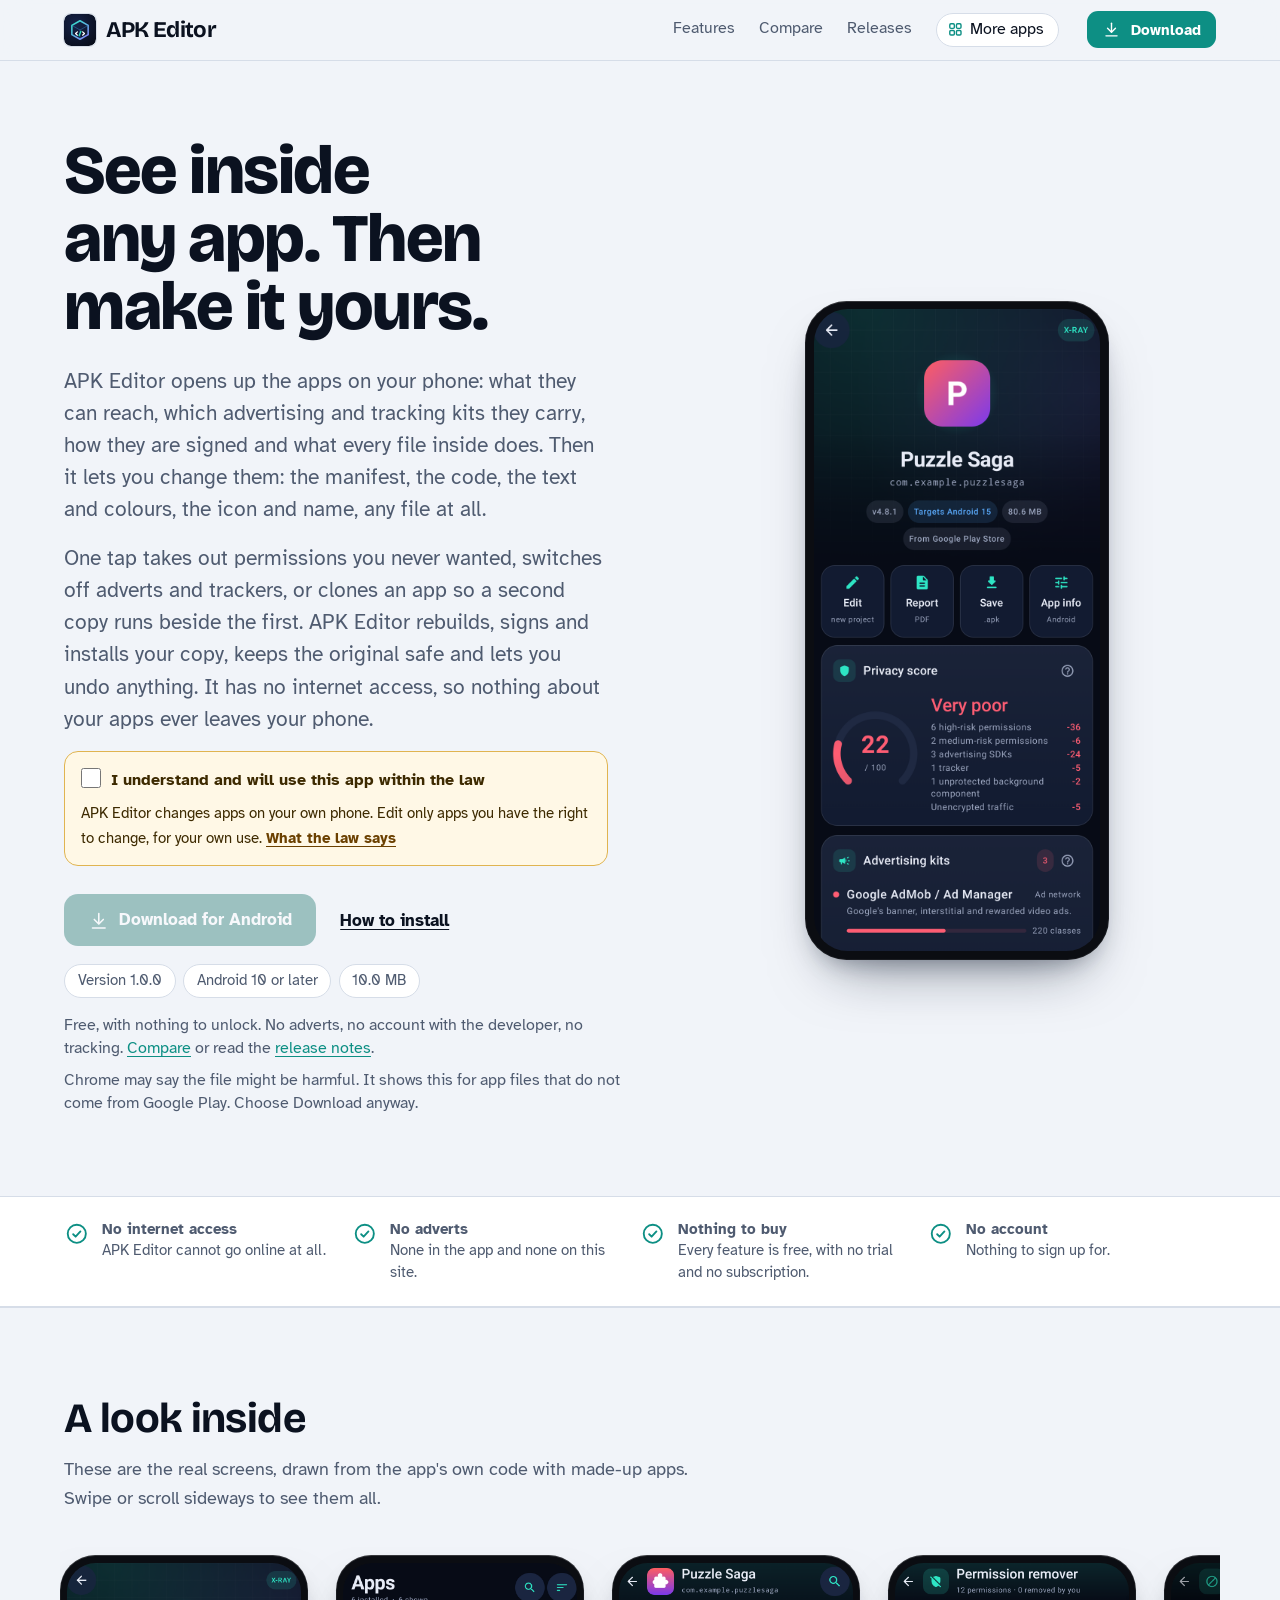
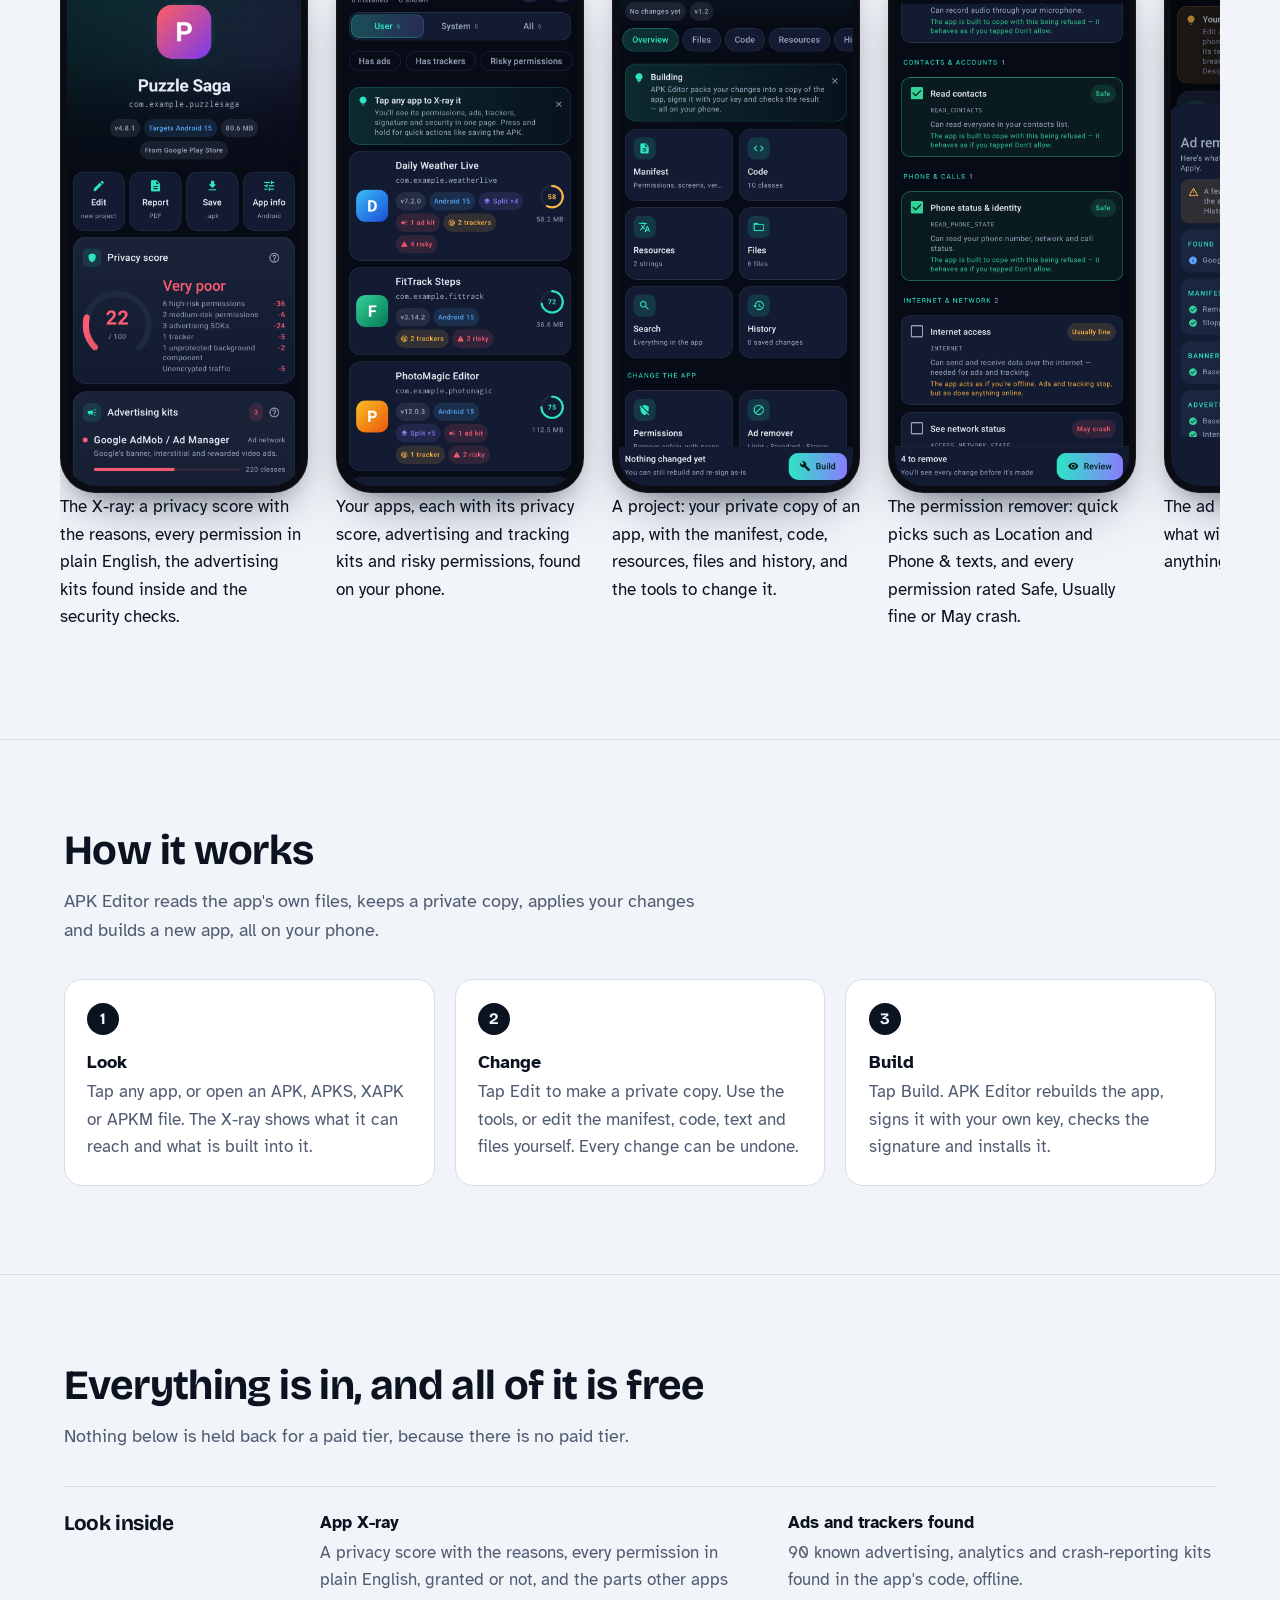
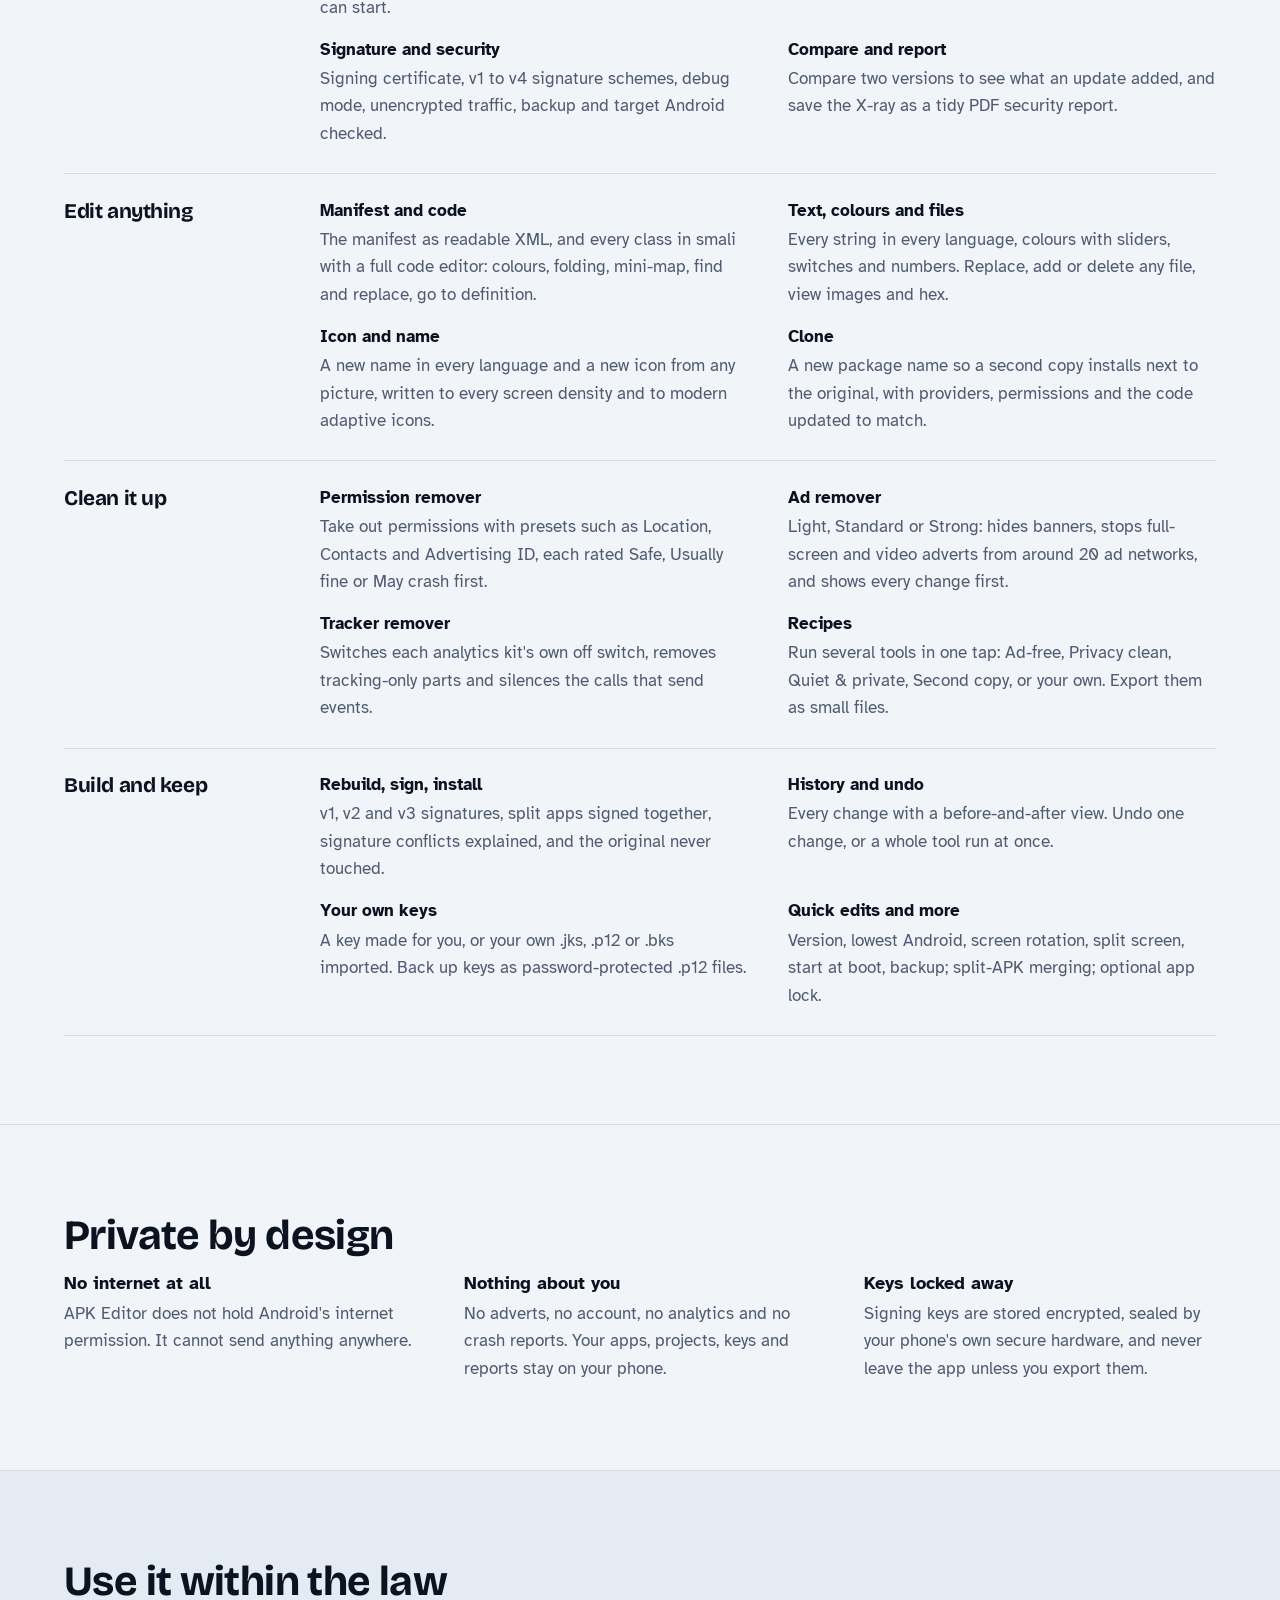
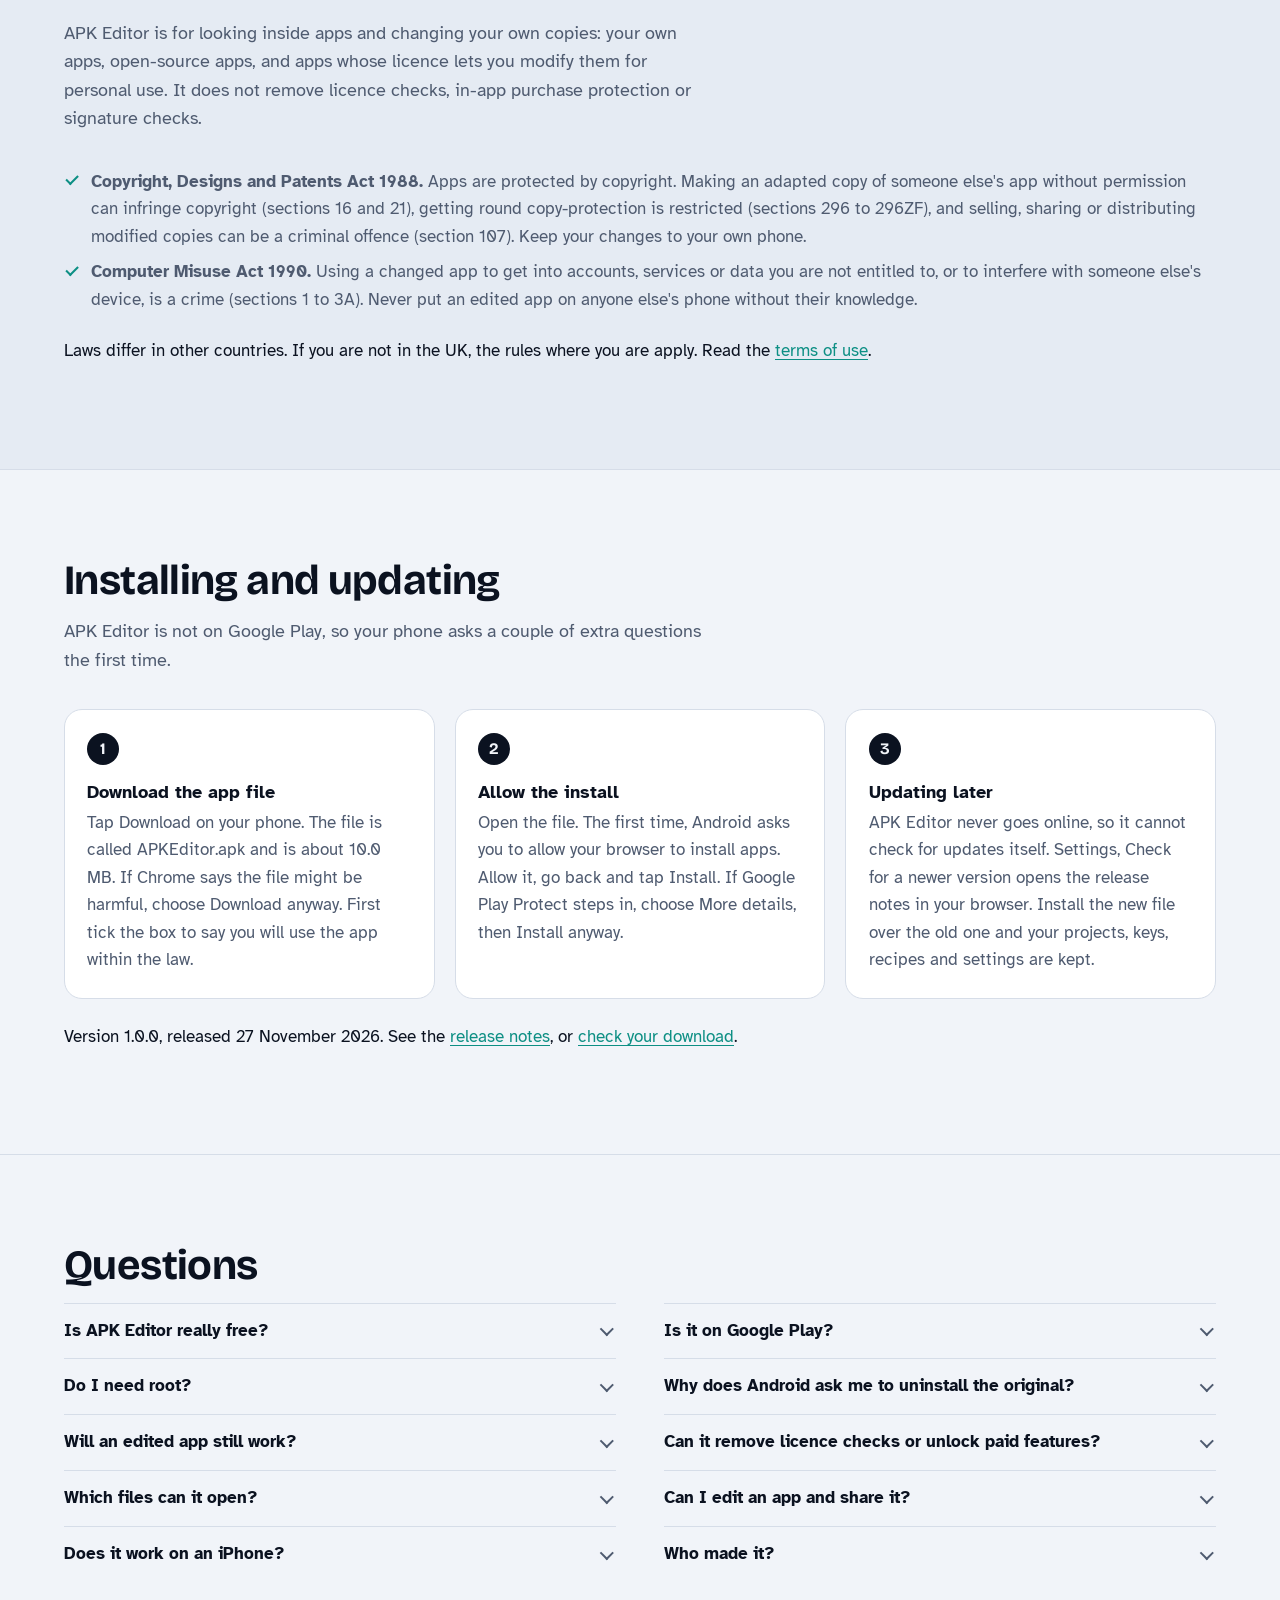
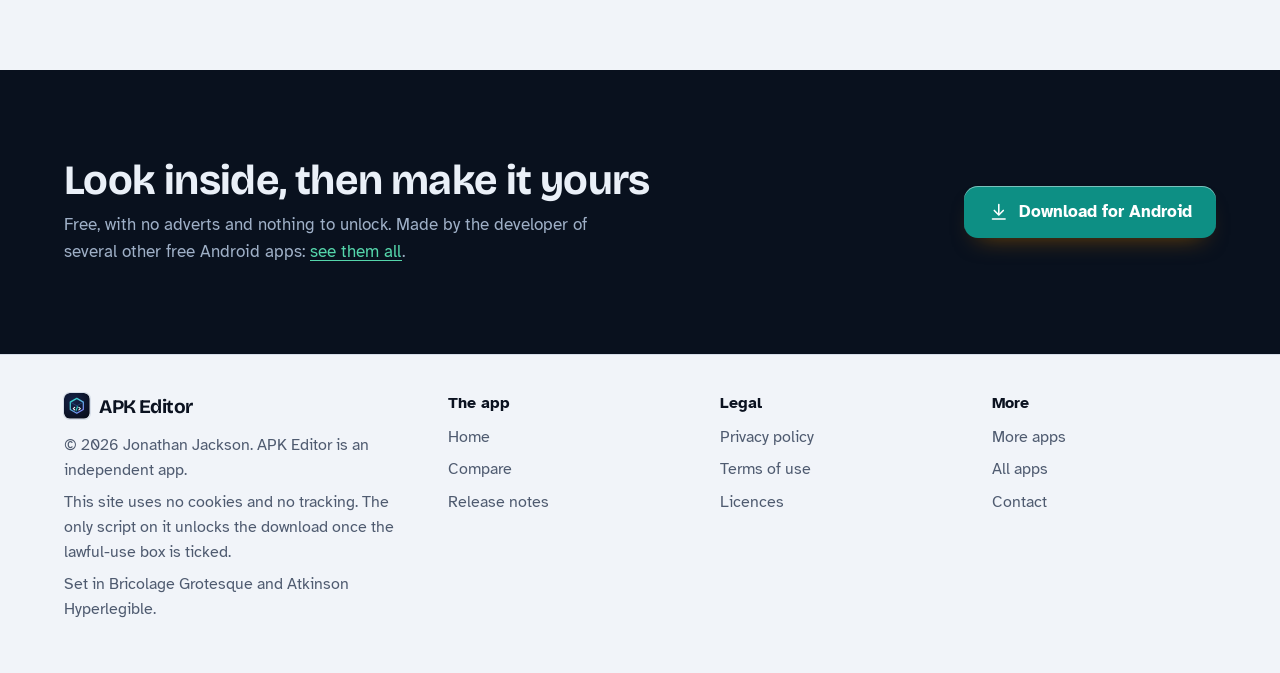
==== index.html @ e2b04e46 "APK Editor website" ====
<!DOCTYPE html>
<html lang="en-GB">
<head>
<meta charset="utf-8">
<meta name="viewport" content="width=device-width, initial-scale=1">
<title>APK Editor: X-ray, edit, clean and rebuild Android apps on your phone</title>
<meta name="description" content="APK Editor X-rays any Android app, then edits its manifest, code, text, colours, icon and files. Remove permissions, adverts and trackers, clone an app, rebuild, sign and install your copy, compare two versions and save a security report. No internet access, no adverts, no account.">
<meta name="author" content="Jonathan Jackson">
<link rel="canonical" href="https://customgpter.github.io/apkeditor/">
<meta name="theme-color" content="#f1f4f9" media="(prefers-color-scheme: light)">
<meta name="theme-color" content="#070b16" media="(prefers-color-scheme: dark)">
<meta property="og:type" content="website">
<meta property="og:site_name" content="APK Editor">
<meta property="og:title" content="APK Editor: X-ray, edit, clean and rebuild Android apps on your phone">
<meta property="og:description" content="APK Editor X-rays any Android app, then edits its manifest, code, text, colours, icon and files. Remove permissions, adverts and trackers, clone an app, rebuild, sign and install your copy, compare two versions and save a security report. No internet access, no adverts, no account.">
<meta property="og:url" content="https://customgpter.github.io/apkeditor/">
<meta property="og:image" content="https://customgpter.github.io/apkeditor/assets/og.png">
<meta property="og:image:width" content="1200">
<meta property="og:image:height" content="630">
<meta property="og:image:alt" content="APK Editor&#x27;s X-ray of an app: privacy score, permissions, advertising kits and security checks">
<meta property="og:locale" content="en_GB">
<meta name="twitter:card" content="summary_large_image">
<link rel="icon" href="./assets/favicon.svg" type="image/svg+xml">
<link rel="apple-touch-icon" href="./assets/apple-touch-icon.png">
<link rel="preload" href="./assets/fonts/bricolage-grotesque-latin.woff2" as="font" type="font/woff2" crossorigin>
<link rel="preload" href="./assets/fonts/atkinson-hyperlegible-latin-400-normal.woff2" as="font" type="font/woff2" crossorigin>
<link rel="stylesheet" href="./assets/site.css?v=1">
<link rel="stylesheet" href="./assets/house.css?v=1">
<link rel="stylesheet" href="./assets/apps-list.css?v=1">
<script src="./assets/apps-list.js?v=1" defer></script>
<script type="application/ld+json">{"@context":"https://schema.org","@type":"SoftwareApplication","name":"APK Editor","url":"https://customgpter.github.io/apkeditor/","description":"APK Editor X-rays any Android app, then edits its manifest, code, text, colours, icon and files. Remove permissions, adverts and trackers, clone an app, rebuild, sign and install your copy, compare two versions and save a security report. No internet access, no adverts, no account.","applicationCategory":"DeveloperApplication","operatingSystem":"Android 10 or later","softwareVersion":"1.0.0","downloadUrl":"https://github.com/CustomGPTer/apkeditor/releases/latest/download/APKEditor.apk","releaseNotes":"https://customgpter.github.io/apkeditor/releases.html","offers":{"@type":"Offer","price":"0","priceCurrency":"GBP"},"inLanguage":"en-GB","image":"https://customgpter.github.io/apkeditor/assets/og.png","featureList":["App X-ray","Ads and trackers found","Signature and security","Compare and report","Manifest and code","Text, colours and files","Icon and name","Clone","Permission remover","Ad remover","Tracker remover","Recipes"],"author":{"@type":"Person","name":"Jonathan Jackson"}}</script>
<script type="application/ld+json">{"@context":"https://schema.org","@type":"FAQPage","mainEntity":[{"@type":"Question","name":"Is APK Editor really free?","acceptedAnswer":{"@type":"Answer","text":"Yes. There is no paid version, no trial, no subscription and no adverts, and nothing in the app is locked."}},{"@type":"Question","name":"Is it on Google Play?","acceptedAnswer":{"@type":"Answer","text":"No. APK Editor is a personal project and is downloaded from this site as an Android app file. It needs Android 10 or later."}},{"@type":"Question","name":"Do I need root?","acceptedAnswer":{"@type":"Answer","text":"No. APK Editor reads apps and builds new copies like any other app. Installing your copy uses Android's own installer, which asks you first."}},{"@type":"Question","name":"Why does Android ask me to uninstall the original?","acceptedAnswer":{"@type":"Answer","text":"Android only lets an app update itself if both versions are signed by the same key. Your copy is signed with your key, not the developer's. APK Editor explains this first; uninstalling deletes that app's data, or you can use Clone to install your copy next to the original instead."}},{"@type":"Question","name":"Will an edited app still work?","acceptedAnswer":{"@type":"Answer","text":"Usually, yes. Each tool tells you how risky a change is before you make it, and every change can be undone. A few apps check their own signature or wait for an advert; if one misbehaves, undo the change in History."}},{"@type":"Question","name":"Can it remove licence checks or unlock paid features?","acceptedAnswer":{"@type":"Answer","text":"No. APK Editor does not remove licence checks, in-app purchase protection or signature checks, and never will."}},{"@type":"Question","name":"Which files can it open?","acceptedAnswer":{"@type":"Answer","text":"Installed apps, and APK, APKS, XAPK and APKM files from your phone or SD card. Split apps can be merged into a single APK."}},{"@type":"Question","name":"Can I edit an app and share it?","acceptedAnswer":{"@type":"Answer","text":"Only if it is your own app or its licence allows it. Sharing someone else's modified app can break copyright law; see the warning above."}},{"@type":"Question","name":"Does it work on an iPhone?","acceptedAnswer":{"@type":"Answer","text":"No. APK Editor is for Android phones and tablets only."}},{"@type":"Question","name":"Who made it?","acceptedAnswer":{"@type":"Answer","text":"APK Editor is made by Jonathan Jackson, an independent developer in the United Kingdom."}}]}</script>
</head>
<body>
<a class="skip" href="#main">Skip to content</a>
<header class="masthead">
<div class="wrap">
<a class="brand" href="./" aria-label="APK Editor home"><svg viewBox="0 0 108 108" aria-hidden="true"><defs><radialGradient id="aebg" cx="40" cy="34" r="96" gradientUnits="userSpaceOnUse"><stop offset="0" stop-color="#16234a"/><stop offset="1" stop-color="#070b16"/></radialGradient><linearGradient id="aehx" x1="32" y1="27" x2="76" y2="77" gradientUnits="userSpaceOnUse"><stop offset="0" stop-color="#2ee6c5"/><stop offset="1" stop-color="#8b7cff"/></linearGradient></defs><rect width="108" height="108" rx="24" fill="url(#aebg)"/><g transform="translate(54 54) scale(1.25) translate(-54 -52)"><path d="M54 27L76 39.5L76 64.5L54 77L32 64.5L32 39.5Z" stroke="url(#aehx)" stroke-width="4.2" stroke-linejoin="round" fill="none"/><path d="M32 39.5L54 52L76 39.5M54 52L54 77" stroke="#3d8fd6" stroke-width="2" stroke-linecap="round" fill="none" opacity=".55"/><path d="M47 57L42 61.5L47 66M61 57L66 61.5L61 66" stroke="#fff" stroke-width="3.4" stroke-linecap="round" stroke-linejoin="round" fill="none"/><path d="M56.5 55.5L51.5 67.5" stroke="#2ee6c5" stroke-width="3.4" stroke-linecap="round"/></g></svg><span>APK Editor</span></a>
<nav aria-label="Main"><ul><li><a href="./#features">Features</a></li><li><a href="./compare.html">Compare</a></li><li><a href="./releases.html">Releases</a></li><li><a class="more-apps" href="./more-apps.html"><svg class="ico" viewBox="0 0 24 24" aria-hidden="true"><rect x="4" y="4" width="6.5" height="6.5" rx="1.6"/><rect x="13.5" y="4" width="6.5" height="6.5" rx="1.6"/><rect x="4" y="13.5" width="6.5" height="6.5" rx="1.6"/><rect x="13.5" y="13.5" width="6.5" height="6.5" rx="1.6"/></svg>More apps</a></li></ul></nav>
<a class="button small" href="./#download"><svg class="ico" viewBox="0 0 24 24" aria-hidden="true"><path d="M12 4v11"/><path d="M7 10.5l5 5 5-5"/><path d="M5 20h14"/></svg>Download</a>
</div>
</header>
<main id="main">
<div class="hero">
<div class="wrap hero-grid">
<div class="hero-copy">
<h1>See inside any app. Then make it yours.</h1>
<p class="lede">APK Editor opens up the apps on your phone: what they can reach, which advertising and tracking kits they carry, how they are signed and what every file inside does. Then it lets you change them: the manifest, the code, the text and colours, the icon and name, any file at all.</p><p class="lede">One tap takes out permissions you never wanted, switches off adverts and trackers, or clones an app so a second copy runs beside the first. APK Editor rebuilds, signs and installs your copy, keeps the original safe and lets you undo anything. It has no internet access, so nothing about your apps ever leaves your phone.</p>

<div class="gate-scope"><div class="law-box" data-gate><label><input type="checkbox"> I understand and will use this app within the law</label><p>APK Editor changes apps on your own phone. Edit only apps you have the right to change, for your own use. <a href="terms.html#law">What the law says</a></p><noscript><p>Turn on JavaScript to tick the box and download.</p></noscript></div><p class="get" id="download"><a class="button" data-href="https://github.com/CustomGPTer/apkeditor/releases/latest/download/APKEditor.apk" aria-disabled="true" role="link" tabindex="-1"><svg class="ico" viewBox="0 0 24 24" aria-hidden="true"><path d="M12 4v11"/><path d="M7 10.5l5 5 5-5"/><path d="M5 20h14"/></svg>Download for Android</a><a class="aside" href="#install">How to install</a></p></div>
<ul class="pills"><li>Version 1.0.0</li><li>Android 10 or later</li><li>10.0 MB</li></ul>
<p class="facts">Free, with nothing to unlock. No adverts, no account with the developer, no tracking. <a href="compare.html">Compare</a> or read the <a href="releases.html">release notes</a>.</p>
<p class="facts">Chrome may say the file might be harmful. It shows this for app files that do not come from Google Play. Choose Download anyway.</p>
</div>
<div class="hero-phone"><div class="phone"><img src="./assets/screens/xray.png" alt="The X-ray: a privacy score with the reasons, every permission in plain English, the advertising kits found inside and the security checks." width="393" height="852" fetchpriority="high"></div></div>
</div>
</div>

<section class="promises" aria-label="In short">
<div class="wrap"><ul><li><svg class="ico" viewBox="0 0 24 24" aria-hidden="true"><circle cx="12" cy="12" r="8.5"/><path d="M8.6 12.4l2.3 2.3 4.5-4.9"/></svg><span><b>No internet access</b><span>APK Editor cannot go online at all.</span></span></li><li><svg class="ico" viewBox="0 0 24 24" aria-hidden="true"><circle cx="12" cy="12" r="8.5"/><path d="M8.6 12.4l2.3 2.3 4.5-4.9"/></svg><span><b>No adverts</b><span>None in the app and none on this site.</span></span></li><li><svg class="ico" viewBox="0 0 24 24" aria-hidden="true"><circle cx="12" cy="12" r="8.5"/><path d="M8.6 12.4l2.3 2.3 4.5-4.9"/></svg><span><b>Nothing to buy</b><span>Every feature is free, with no trial and no subscription.</span></span></li><li><svg class="ico" viewBox="0 0 24 24" aria-hidden="true"><circle cx="12" cy="12" r="8.5"/><path d="M8.6 12.4l2.3 2.3 4.5-4.9"/></svg><span><b>No account</b><span>Nothing to sign up for.</span></span></li></ul></div>
</section>

<section id="screens" aria-labelledby="screens-h">
<div class="wrap">
<h2 id="screens-h">A look inside</h2>
<p class="intro">These are the real screens, drawn from the app&#x27;s own code with made-up apps. Swipe or scroll sideways to see them all.</p>
<div class="gallery" tabindex="0" role="region" aria-label="Screens from APK Editor"><figure class="shot"><div class="phone"><img src="./assets/screens/xray.png" alt="The X-ray: a privacy score with the reasons, every permission in plain English, the advertising kits found inside and the security checks." width="393" height="852" loading="eager" decoding="async"></div><figcaption>The X-ray: a privacy score with the reasons, every permission in plain English, the advertising kits found inside and the security checks.</figcaption></figure><figure class="shot"><div class="phone"><img src="./assets/screens/apps.png" alt="Your apps, each with its privacy score, advertising and tracking kits and risky permissions, found on your phone." width="393" height="852" loading="eager" decoding="async"></div><figcaption>Your apps, each with its privacy score, advertising and tracking kits and risky permissions, found on your phone.</figcaption></figure><figure class="shot"><div class="phone"><img src="./assets/screens/project.png" alt="A project: your private copy of an app, with the manifest, code, resources, files and history, and the tools to change it." width="393" height="852" loading="eager" decoding="async"></div><figcaption>A project: your private copy of an app, with the manifest, code, resources, files and history, and the tools to change it.</figcaption></figure><figure class="shot"><div class="phone"><img src="./assets/screens/permissions.png" alt="The permission remover: quick picks such as Location and Phone &amp; texts, and every permission rated Safe, Usually fine or May crash." width="393" height="852" loading="eager" decoding="async"></div><figcaption>The permission remover: quick picks such as Location and Phone &amp; texts, and every permission rated Safe, Usually fine or May crash.</figcaption></figure><figure class="shot"><div class="phone"><img src="./assets/screens/adremover.png" alt="The ad remover&#x27;s review: exactly what will change, before anything is touched." width="393" height="852" loading="eager" decoding="async"></div><figcaption>The ad remover&#x27;s review: exactly what will change, before anything is touched.</figcaption></figure><figure class="shot"><div class="phone"><img src="./assets/screens/code.png" alt="The code editor: smali with colours, folding, bookmarks and a mini-map, and a readable Java view beside it." width="393" height="852" loading="eager" decoding="async"></div><figcaption>The code editor: smali with colours, folding, bookmarks and a mini-map, and a readable Java view beside it.</figcaption></figure><figure class="shot"><div class="phone"><img src="./assets/screens/compare.png" alt="Compare two APKs: the original against the cleaned copy, with dropped permissions and the same signing key confirmed." width="393" height="852" loading="eager" decoding="async"></div><figcaption>Compare two APKs: the original against the cleaned copy, with dropped permissions and the same signing key confirmed.</figcaption></figure><figure class="shot"><div class="phone"><img src="./assets/screens/recipes.png" alt="Recipes: Ad-free, Privacy clean and your own, so one tap re-does your changes when an app updates." width="393" height="852" loading="eager" decoding="async"></div><figcaption>Recipes: Ad-free, Privacy clean and your own, so one tap re-does your changes when an app updates.</figcaption></figure><figure class="shot"><div class="phone"><img src="./assets/screens/history.png" alt="History: a whole recipe run is one item, and Undo puts every change back." width="393" height="852" loading="eager" decoding="async"></div><figcaption>History: a whole recipe run is one item, and Undo puts every change back.</figcaption></figure><figure class="shot"><div class="phone"><img src="./assets/screens/light.png" alt="Light theme. APK Editor also has dark, pure black and your wallpaper&#x27;s colours." width="393" height="852" loading="eager" decoding="async"></div><figcaption>Light theme. APK Editor also has dark, pure black and your wallpaper&#x27;s colours.</figcaption></figure></div>
</div>
</section>

<section id="how" aria-labelledby="how-h">
<div class="wrap">
<h2 id="how-h">How it works</h2>
<p class="intro">APK Editor reads the app's own files, keeps a private copy, applies your changes and builds a new app, all on your phone.</p>
<ol class="steps"><li><h3>Look</h3><p>Tap any app, or open an APK, APKS, XAPK or APKM file. The X-ray shows what it can reach and what is built into it.</p></li><li><h3>Change</h3><p>Tap Edit to make a private copy. Use the tools, or edit the manifest, code, text and files yourself. Every change can be undone.</p></li><li><h3>Build</h3><p>Tap Build. APK Editor rebuilds the app, signs it with your own key, checks the signature and installs it.</p></li></ol>
</div>
</section>

<section id="features" aria-labelledby="features-h">
<div class="wrap">
<h2 id="features-h">Everything is in, and all of it is free</h2>
<p class="intro">Nothing below is held back for a paid tier, because there is no paid tier.</p>
<div class="groups"><div class="group"><h3>Look inside</h3><dl><div><dt>App X-ray</dt><dd>A privacy score with the reasons, every permission in plain English, granted or not, and the parts other apps can start.</dd></div><div><dt>Ads and trackers found</dt><dd>90 known advertising, analytics and crash-reporting kits found in the app's code, offline.</dd></div><div><dt>Signature and security</dt><dd>Signing certificate, v1 to v4 signature schemes, debug mode, unencrypted traffic, backup and target Android checked.</dd></div><div><dt>Compare and report</dt><dd>Compare two versions to see what an update added, and save the X-ray as a tidy PDF security report.</dd></div></dl></div><div class="group"><h3>Edit anything</h3><dl><div><dt>Manifest and code</dt><dd>The manifest as readable XML, and every class in smali with a full code editor: colours, folding, mini-map, find and replace, go to definition.</dd></div><div><dt>Text, colours and files</dt><dd>Every string in every language, colours with sliders, switches and numbers. Replace, add or delete any file, view images and hex.</dd></div><div><dt>Icon and name</dt><dd>A new name in every language and a new icon from any picture, written to every screen density and to modern adaptive icons.</dd></div><div><dt>Clone</dt><dd>A new package name so a second copy installs next to the original, with providers, permissions and the code updated to match.</dd></div></dl></div><div class="group"><h3>Clean it up</h3><dl><div><dt>Permission remover</dt><dd>Take out permissions with presets such as Location, Contacts and Advertising ID, each rated Safe, Usually fine or May crash first.</dd></div><div><dt>Ad remover</dt><dd>Light, Standard or Strong: hides banners, stops full-screen and video adverts from around 20 ad networks, and shows every change first.</dd></div><div><dt>Tracker remover</dt><dd>Switches each analytics kit's own off switch, removes tracking-only parts and silences the calls that send events.</dd></div><div><dt>Recipes</dt><dd>Run several tools in one tap: Ad-free, Privacy clean, Quiet & private, Second copy, or your own. Export them as small files.</dd></div></dl></div><div class="group"><h3>Build and keep</h3><dl><div><dt>Rebuild, sign, install</dt><dd>v1, v2 and v3 signatures, split apps signed together, signature conflicts explained, and the original never touched.</dd></div><div><dt>History and undo</dt><dd>Every change with a before-and-after view. Undo one change, or a whole tool run at once.</dd></div><div><dt>Your own keys</dt><dd>A key made for you, or your own .jks, .p12 or .bks imported. Back up keys as password-protected .p12 files.</dd></div><div><dt>Quick edits and more</dt><dd>Version, lowest Android, screen rotation, split screen, start at boot, backup; split-APK merging; optional app lock.</dd></div></dl></div></div>
</div>
</section>

<section id="privacy" aria-labelledby="privacy-h">
<div class="wrap">
<h2 id="privacy-h">Private by design</h2>
<ul class="plain"><li><h3>No internet at all</h3><p>APK Editor does not hold Android's internet permission. It cannot send anything anywhere.</p></li><li><h3>Nothing about you</h3><p>No adverts, no account, no analytics and no crash reports. Your apps, projects, keys and reports stay on your phone.</p></li><li><h3>Keys locked away</h3><p>Signing keys are stored encrypted, sealed by your phone's own secure hardware, and never leave the app unless you export them.</p></li></ul>
</div>
</section>

<section id="law" aria-labelledby="law-h" class="law-band">
<div class="wrap">
<h2 id="law-h">Use it within the law</h2>
<p class="intro">APK Editor is for looking inside apps and changing your own copies: your own apps, open-source apps, and apps whose licence lets you modify them for personal use. It does not remove licence checks, in-app purchase protection or signature checks.</p>
<ul class="ticks"><li><b>Copyright, Designs and Patents Act 1988.</b> Apps are protected by copyright. Making an adapted copy of someone else's app without permission can infringe copyright (sections 16 and 21), getting round copy-protection is restricted (sections 296 to 296ZF), and selling, sharing or distributing modified copies can be a criminal offence (section 107). Keep your changes to your own phone.</li><li><b>Computer Misuse Act 1990.</b> Using a changed app to get into accounts, services or data you are not entitled to, or to interfere with someone else's device, is a crime (sections 1 to 3A). Never put an edited app on anyone else's phone without their knowledge.</li></ul>
<p class="after-table">Laws differ in other countries. If you are not in the UK, the rules where you are apply. Read the <a href="terms.html#law">terms of use</a>.</p>
</div>
</section>
<section id="install" aria-labelledby="install-h">
<div class="wrap">
<h2 id="install-h">Installing and updating</h2>
<p class="intro">APK Editor is not on Google Play, so your phone asks a couple of extra questions the first time.</p>
<ol class="steps"><li><h3>Download the app file</h3><p>Tap Download on your phone. The file is called APKEditor.apk and is about 10.0 MB. If Chrome says the file might be harmful, choose Download anyway. First tick the box to say you will use the app within the law.</p></li><li><h3>Allow the install</h3><p>Open the file. The first time, Android asks you to allow your browser to install apps. Allow it, go back and tap Install. If Google Play Protect steps in, choose More details, then Install anyway.</p></li><li><h3>Updating later</h3><p>APK Editor never goes online, so it cannot check for updates itself. Settings, Check for a newer version opens the release notes in your browser. Install the new file over the old one and your projects, keys, recipes and settings are kept.</p></li></ol>
<p class="after-table">Version 1.0.0, released 27 November 2026. See the <a href="releases.html">release notes</a>, or <a href="releases.html#checking">check your download</a>.</p>
</div>
</section>

<section id="questions" aria-labelledby="questions-h">
<div class="wrap">
<h2 id="questions-h">Questions</h2>
<div class="faq"><details><summary>Is APK Editor really free?</summary><p>Yes. There is no paid version, no trial, no subscription and no adverts, and nothing in the app is locked.</p></details><details><summary>Is it on Google Play?</summary><p>No. APK Editor is a personal project and is downloaded from this site as an Android app file. It needs Android 10 or later.</p></details><details><summary>Do I need root?</summary><p>No. APK Editor reads apps and builds new copies like any other app. Installing your copy uses Android's own installer, which asks you first.</p></details><details><summary>Why does Android ask me to uninstall the original?</summary><p>Android only lets an app update itself if both versions are signed by the same key. Your copy is signed with your key, not the developer's. APK Editor explains this first; uninstalling deletes that app's data, or you can use Clone to install your copy next to the original instead.</p></details><details><summary>Will an edited app still work?</summary><p>Usually, yes. Each tool tells you how risky a change is before you make it, and every change can be undone. A few apps check their own signature or wait for an advert; if one misbehaves, undo the change in History.</p></details><details><summary>Can it remove licence checks or unlock paid features?</summary><p>No. APK Editor does not remove licence checks, in-app purchase protection or signature checks, and never will.</p></details><details><summary>Which files can it open?</summary><p>Installed apps, and APK, APKS, XAPK and APKM files from your phone or SD card. Split apps can be merged into a single APK.</p></details><details><summary>Can I edit an app and share it?</summary><p>Only if it is your own app or its licence allows it. Sharing someone else's modified app can break copyright law; see the warning above.</p></details><details><summary>Does it work on an iPhone?</summary><p>No. APK Editor is for Android phones and tablets only.</p></details><details><summary>Who made it?</summary><p>APK Editor is made by Jonathan Jackson, an independent developer in the United Kingdom.</p></details></div>
</div>
</section>

<section class="closing" aria-labelledby="closing-h">
<div class="wrap">
<div><h2 id="closing-h">Look inside, then make it yours</h2><p>Free, with no adverts and nothing to unlock. Made by the developer of several other free Android apps: <a href="more-apps.html">see them all</a>.</p></div>
<a class="button" href="./#download"><svg class="ico" viewBox="0 0 24 24" aria-hidden="true"><path d="M12 4v11"/><path d="M7 10.5l5 5 5-5"/><path d="M5 20h14"/></svg>Download for Android</a>
</div>
</section>
</main>
<footer class="colophon">
<div class="wrap">
<div>
<a class="brand" href="./" aria-label="APK Editor home"><svg viewBox="0 0 108 108" aria-hidden="true"><defs><radialGradient id="aebg" cx="40" cy="34" r="96" gradientUnits="userSpaceOnUse"><stop offset="0" stop-color="#16234a"/><stop offset="1" stop-color="#070b16"/></radialGradient><linearGradient id="aehx" x1="32" y1="27" x2="76" y2="77" gradientUnits="userSpaceOnUse"><stop offset="0" stop-color="#2ee6c5"/><stop offset="1" stop-color="#8b7cff"/></linearGradient></defs><rect width="108" height="108" rx="24" fill="url(#aebg)"/><g transform="translate(54 54) scale(1.25) translate(-54 -52)"><path d="M54 27L76 39.5L76 64.5L54 77L32 64.5L32 39.5Z" stroke="url(#aehx)" stroke-width="4.2" stroke-linejoin="round" fill="none"/><path d="M32 39.5L54 52L76 39.5M54 52L54 77" stroke="#3d8fd6" stroke-width="2" stroke-linecap="round" fill="none" opacity=".55"/><path d="M47 57L42 61.5L47 66M61 57L66 61.5L61 66" stroke="#fff" stroke-width="3.4" stroke-linecap="round" stroke-linejoin="round" fill="none"/><path d="M56.5 55.5L51.5 67.5" stroke="#2ee6c5" stroke-width="3.4" stroke-linecap="round"/></g></svg><span>APK Editor</span></a>
<p>&copy; 2026 Jonathan Jackson. APK Editor is an independent app.</p>
<p>This site uses no cookies and no tracking. The only script on it unlocks the download once the lawful-use box is ticked.</p>
<p>Set in Bricolage Grotesque and Atkinson Hyperlegible.</p>
</div>
<nav aria-label="The app"><h2>The app</h2><ul>
<li><a href="./">Home</a></li>
<li><a href="./compare.html">Compare</a></li>
<li><a href="./releases.html">Release notes</a></li>

</ul></nav>
<nav aria-label="Legal"><h2>Legal</h2><ul>
<li><a href="./privacy.html">Privacy policy</a></li>
<li><a href="./terms.html">Terms of use</a></li>
<li><a href="./licences.html">Licences</a></li>
</ul></nav>
<nav aria-label="More"><h2>More</h2><ul>
<li><a href="./more-apps.html">More apps</a></li>
<li><a href="https://customgpter.github.io/">All apps</a></li>
<li><a href="https://github.com/CustomGPTer/apkeditor/issues">Contact</a></li>
</ul></nav>
</div>
</footer>
</body>
</html>
---- assets/site.css ----
@font-face{font-family:"Bricolage Grotesque";src:url("fonts/bricolage-grotesque-latin.woff2") format("woff2");font-weight:200 800;font-style:normal;font-display:swap}
@font-face{font-family:"Atkinson Hyperlegible";src:url("fonts/atkinson-hyperlegible-latin-400-normal.woff2") format("woff2");font-weight:400;font-style:normal;font-display:swap}
@font-face{font-family:"Atkinson Hyperlegible";src:url("fonts/atkinson-hyperlegible-latin-700-normal.woff2") format("woff2");font-weight:700;font-style:normal;font-display:swap}

/* Daylight page, night-time camera. The lamp colour is kept for the one thing to press and for what the camera has seen. */
:root{
  --page:#f2f5f9; --panel:#ffffff; --raised:#e8edf3; --ink:#0d1a2b; --soft:#465468; --rule:#d2dae4;
  --accent:#0a6a55; --accent-ink:#ffffff; --warn:#8a5200; --rec:#d3302f;
  --lamp:#ffb347; --lamp-ink:#231400; --lamp-text:#8a5200;
  --night:#09111e; --night-2:#111d30; --night-3:#1a2a43; --night-ink:#eaf0f8; --night-soft:#9fb0c7; --night-rule:#24364f; --iris:#55d6ab;
  --display:"Bricolage Grotesque","Atkinson Hyperlegible",system-ui,sans-serif;
  --sans:"Atkinson Hyperlegible",system-ui,-apple-system,"Segoe UI",Roboto,sans-serif;
  --mono:ui-monospace,SFMono-Regular,Menlo,Consolas,"Liberation Mono",monospace;
  color-scheme:light dark;
}
@media (prefers-color-scheme:dark){
  :root{--page:#0a111b; --panel:#111a27; --raised:#182434; --ink:#e9eef5; --soft:#a0aec0; --rule:#243247;
    --accent:#55d6ab; --accent-ink:#00281d; --warn:#ffb347; --rec:#ff6163; --lamp-text:#ffb347}
}

*,*::before,*::after{box-sizing:border-box}
html{-webkit-text-size-adjust:100%;scroll-behavior:smooth;scroll-padding-top:5.5rem}
@media (prefers-reduced-motion:reduce){html{scroll-behavior:auto}}
body{margin:0;background:var(--page);color:var(--ink);font:400 1.0625rem/1.62 var(--sans);text-rendering:optimizeLegibility;-webkit-font-smoothing:antialiased}
img,svg{max-width:100%;display:block}
a{color:var(--accent);text-decoration-thickness:.07em;text-underline-offset:.2em}
a:hover{text-decoration-thickness:.13em}
:focus-visible{outline:3px solid var(--lamp);outline-offset:3px;border-radius:6px}
code{font:.9em/1 var(--mono);overflow-wrap:anywhere}
h1,h2,h3{font-family:var(--display);font-weight:700;letter-spacing:-.015em;line-height:1.08;margin:0;text-wrap:balance}
p{margin:0 0 1rem}
.skip{position:absolute;left:-999px;top:0;background:var(--ink);color:var(--page);padding:.6rem 1rem;z-index:30;border-radius:0 0 8px 0}
.skip:focus{left:0}
.sr{position:absolute;width:1px;height:1px;overflow:hidden;clip-path:inset(50%);white-space:nowrap}
.wrap{width:min(72rem,100% - 2.5rem);margin-inline:auto}
.measure{max-width:44rem}
.ico{width:1.25em;height:1.25em;flex:none;fill:none;stroke:currentColor;stroke-width:1.75;stroke-linecap:round;stroke-linejoin:round}

/* ---------- masthead */
.masthead{position:sticky;top:0;z-index:20;background:color-mix(in srgb,var(--page) 88%,transparent);-webkit-backdrop-filter:blur(14px) saturate(1.3);backdrop-filter:blur(14px) saturate(1.3);border-bottom:1px solid var(--rule)}
.masthead .wrap{display:flex;flex-wrap:wrap;align-items:center;gap:.35rem 1.75rem;padding-block:.7rem}
.brand{display:inline-flex;align-items:center;gap:.6rem;font:700 1.4rem/1 var(--display);letter-spacing:-.03em;color:var(--ink);text-decoration:none;margin-right:auto}
.brand svg{width:2rem;height:2rem;flex:none;border-radius:.5rem;box-shadow:0 0 0 1px var(--rule)}
.masthead nav ul{display:flex;flex-wrap:wrap;align-items:center;gap:.15rem 1.5rem;list-style:none;margin:0;padding:0;font-size:1rem;line-height:1.3}
.masthead nav a{display:inline-flex;align-items:center;gap:.4rem;color:var(--soft);text-decoration:none;padding-block:.45rem;border-bottom:2px solid transparent}
.masthead nav a:hover{color:var(--ink)}
.masthead nav a[aria-current="page"]{color:var(--ink);border-bottom-color:var(--lamp)}
.masthead nav a.more-apps{color:var(--ink);border:1px solid var(--rule);border-radius:999px;padding:.34rem .85rem .34rem .65rem;background:var(--panel)}
.masthead nav a.more-apps .ico{width:1.05em;height:1.05em;color:var(--accent);stroke-width:2}
.masthead nav a.more-apps:hover,.masthead nav a.more-apps[aria-current="page"]{border-color:var(--accent)}
.button{display:inline-flex;align-items:center;gap:.6rem;background:var(--lamp);color:var(--lamp-ink);font:700 1.08rem/1.2 var(--sans);text-decoration:none;padding:.95rem 1.5rem;border-radius:14px;box-shadow:0 1px 0 rgba(255,255,255,.45) inset,0 12px 24px -14px rgba(138,82,0,.9)}
.button:hover{background:#ffc56e}
.button:active{transform:translateY(1px)}
.button.small{font-size:.95rem;padding:.55rem .95rem;border-radius:11px;box-shadow:none}
.button.quiet{background:none;box-shadow:none;border:1px solid var(--rule);color:var(--ink)}
.button.quiet:hover{border-color:var(--ink);background:none}
@media (max-width:52rem){
  .masthead nav{order:3;flex:1 0 100%}
  .masthead nav ul{gap:.1rem .85rem;font-size:.95rem}
  .masthead nav .wide{display:none}
}
@media (max-width:24rem){.masthead nav a.more-apps .ico{display:none}.masthead nav a.more-apps{padding-inline:.7rem}}

/* ---------- hero */
.hero{padding-block:clamp(2.2rem,6vw,4.75rem) clamp(2.5rem,6vw,4.5rem);overflow:hidden}
.hero-grid{display:grid;gap:clamp(2.25rem,5vw,4rem);align-items:center}
@media (min-width:62rem){.hero-grid{grid-template-columns:minmax(0,11fr) minmax(0,10fr)}}
.hero h1{font-size:clamp(2.6rem,6vw,4.25rem);font-weight:800;line-height:1;letter-spacing:-.022em;margin-bottom:1.5rem}
.lede{font-size:clamp(1.14rem,2vw,1.3rem);line-height:1.55;color:var(--soft);margin:0 0 1rem;max-width:34rem}
.get{display:flex;flex-wrap:wrap;align-items:center;gap:.9rem 1.5rem;margin:1.8rem 0 1.1rem}
.get .aside{font-weight:700;color:var(--ink)}
.facts{font-size:.98rem;line-height:1.5;color:var(--soft);margin:0 0 .5rem;max-width:36rem}
.pills{display:flex;flex-wrap:wrap;gap:.45rem;list-style:none;margin:0 0 1rem;padding:0;font-size:.95rem}
.pills li{border:1px solid var(--rule);border-radius:999px;padding:.22rem .8rem;background:var(--panel);color:var(--soft)}

/* the monitor: the camera's view, the day beneath it, and the alert it sends */
.monitor{position:relative;max-width:36rem;margin-inline:auto;width:100%;padding-bottom:3.1rem}
@media (min-width:62rem){.monitor{margin-inline:auto 0}}
.screen{position:relative;background:var(--night);border-radius:22px;padding:.6rem;box-shadow:0 0 0 1px var(--night-rule),0 30px 60px -30px rgba(9,17,30,.75)}
.cam{position:relative;border-radius:15px;overflow:hidden;aspect-ratio:16/10;background:#0b1626}
.cam svg{width:100%;height:100%}
.cam text{font:700 15px var(--sans);fill:#231400}
.hud{position:absolute;display:inline-flex;align-items:center;gap:.4rem;font:700 .76rem/1 var(--sans);color:var(--night-ink);background:rgba(6,12,22,.62);border-radius:999px;padding:.38rem .65rem;letter-spacing:.01em}
.hud i{width:.5rem;height:.5rem;border-radius:50%;background:var(--iris)}
.hud.watching{left:.7rem;top:.7rem}
.hud.rec{right:.7rem;top:.7rem}
.hud.rec i{background:#ff5a5c}
.hud.stamp{left:.7rem;bottom:.7rem;font:400 .74rem/1 var(--mono);border-radius:6px;color:#d5deea}
.hud.place{right:.7rem;bottom:.7rem;border-radius:6px;font-weight:400;color:#d5deea}
.day{padding:.85rem .55rem 2rem;color:var(--night-soft);font-size:.8rem;line-height:1.2}
.day-head{display:flex;justify-content:space-between;margin-bottom:.6rem}
.day-head b{color:var(--night-ink)}
.track{position:relative;height:1.5rem;border-radius:7px;background:repeating-linear-gradient(90deg,var(--night-3) 0 1px,transparent 1px calc(100% / 24)),var(--night-2);box-shadow:inset 0 0 0 1px var(--night-rule)}
.ev{position:absolute;top:3px;bottom:3px;width:max(5px,1.1%);border-radius:3px;background:var(--iris);left:var(--at)}
.ev.seen{background:var(--lamp)}
.now{position:absolute;top:-4px;bottom:-4px;left:var(--at);width:2px;background:var(--night-ink);border-radius:2px}
.hours{display:flex;justify-content:space-between;margin-top:.4rem;font-size:.72rem}
.alert{position:absolute;right:-.4rem;bottom:0;display:flex;align-items:center;gap:.75rem;width:min(19rem,88%);background:var(--panel);color:var(--ink);border:1px solid var(--rule);border-radius:16px;padding:.65rem .8rem;box-shadow:0 18px 36px -18px rgba(9,17,30,.55)}
.alert .thumb{flex:none;width:3.1rem;height:3.1rem;border-radius:10px;background:linear-gradient(160deg,#16263d,#0b1626);position:relative;overflow:hidden}
.alert .thumb::before{content:"";position:absolute;left:50%;bottom:0;width:38%;height:62%;translate:-50% 0;border-radius:40% 40% 0 0;background:#6f86a6}
.alert .thumb::after{content:"";position:absolute;left:50%;top:14%;width:26%;aspect-ratio:1;translate:-50% 0;border-radius:50%;background:#8ea4c2}
.alert b{display:block;font-size:.98rem;line-height:1.25}
.alert span{display:block;font-size:.86rem;color:var(--soft);line-height:1.3}
.alert .dot{flex:none;width:.6rem;height:.6rem;border-radius:50%;background:var(--lamp);margin-left:auto;box-shadow:0 0 0 4px color-mix(in srgb,var(--lamp) 25%,transparent)}
@media (max-width:26rem){.alert{right:0}}
@media (prefers-reduced-motion:no-preference){
  .cam .spill{animation:vg-in .9s ease-out .25s both}
  .cam .who{animation:vg-step .9s cubic-bezier(.2,.8,.25,1) .9s both}
  .cam .mark{animation:vg-lock .45s cubic-bezier(.3,1.4,.5,1) 1.7s both;transform-box:fill-box;transform-origin:center}
  .hud.rec{animation:vg-in .3s ease-out 2.05s both}
  .hud.rec i{animation:vg-blink 1.2s steps(2,jump-none) 2.3s 4}
  .ev.seen,.now{animation:vg-pop .4s cubic-bezier(.3,1.5,.5,1) 2.4s both}
  .alert{animation:vg-rise .6s cubic-bezier(.2,.8,.25,1) 2.9s both}
  @keyframes vg-in{from{opacity:0}to{opacity:1}}
  @keyframes vg-step{from{opacity:0;transform:translateX(18px)}to{opacity:1;transform:none}}
  @keyframes vg-lock{from{opacity:0;transform:scale(1.12)}to{opacity:1;transform:none}}
  @keyframes vg-blink{from{opacity:1}to{opacity:.25}}
  @keyframes vg-pop{from{opacity:0;transform:scaleY(.2)}to{opacity:1;transform:none}}
  @keyframes vg-rise{from{opacity:0;transform:translateY(14px)}to{opacity:1;transform:none}}
}

/* ---------- sections */
section{padding-block:clamp(3rem,7vw,5.5rem)}
section + section{border-top:1px solid var(--rule)}
h2{font-size:clamp(1.8rem,3.6vw,2.6rem);margin-bottom:.9rem}
h3{font:700 1.1rem/1.3 var(--sans);letter-spacing:0;margin:0 0 .3rem}
.intro{color:var(--soft);max-width:40rem;margin-bottom:2.2rem;font-size:1.1rem}

.promises{padding-block:0;border-block:1px solid var(--rule);background:var(--panel)}
.promises ul{list-style:none;margin:0;padding:0;display:grid;grid-template-columns:repeat(auto-fit,minmax(min(100%,14rem),1fr))}
.promises li{display:flex;gap:.8rem;align-items:flex-start;padding:1.4rem 1.5rem 1.4rem 0}
.promises .ico{width:1.6rem;height:1.6rem;color:var(--accent);margin-top:.1rem}
.promises b{display:block;line-height:1.3}
.promises span{color:var(--soft);font-size:.96rem;line-height:1.45;display:block}
.hero + .promises{border-top:1px solid var(--rule)}

.steps{list-style:none;counter-reset:s;margin:0;padding:0;display:grid;gap:1.25rem}
@media (min-width:52rem){.steps{grid-template-columns:repeat(3,minmax(0,1fr))}}
.steps li{counter-increment:s;background:var(--panel);border:1px solid var(--rule);border-radius:18px;padding:1.4rem 1.4rem 1.5rem}
.steps li::before{content:counter(s);display:grid;place-items:center;width:2rem;height:2rem;border-radius:50%;background:var(--ink);color:var(--page);font:700 1rem/1 var(--display);margin-bottom:1rem}
.steps p{margin:0;color:var(--soft)}

.notices{display:grid;gap:1.25rem}
@media (min-width:52rem){.notices{grid-template-columns:repeat(2,minmax(0,1fr))}}
.sense{background:var(--night);color:var(--night-ink);border-radius:20px;padding:1.5rem 1.5rem 1.6rem;box-shadow:0 0 0 1px var(--night-rule)}
.sense h3{font:700 1.35rem/1.2 var(--display);letter-spacing:-.02em;margin-bottom:.35rem}
.sense p{color:var(--night-soft);margin-bottom:1.1rem}
.chips{display:flex;flex-wrap:wrap;gap:.5rem;list-style:none;margin:0;padding:0}
.chips li{display:inline-flex;align-items:center;gap:.45rem;border:1px solid var(--night-rule);background:var(--night-2);border-radius:10px;padding:.42rem .75rem .42rem .6rem;font-size:.98rem;line-height:1.2}
.chips .ico{color:var(--lamp)}

.groups{display:grid;gap:0}
.group{display:grid;gap:.4rem 3rem;padding-block:1.6rem;border-top:1px solid var(--rule)}
.group:last-child{border-bottom:1px solid var(--rule)}
@media (min-width:56rem){.group{grid-template-columns:13rem minmax(0,1fr)}}
.group > h3{font:700 1.3rem/1.2 var(--display);letter-spacing:-.02em;color:var(--ink)}
.group dl{margin:0;display:grid;gap:1.1rem 2.5rem}
@media (min-width:40rem){.group dl{grid-template-columns:repeat(2,minmax(0,1fr))}}
.group dt{font-weight:700;line-height:1.35}
.group dd{margin:.2rem 0 0;color:var(--soft)}

.setups{display:grid;gap:1.25rem}
@media (min-width:52rem){.setups{grid-template-columns:repeat(2,minmax(0,1fr))}}
.setup{background:var(--panel);border:1px solid var(--rule);border-radius:20px;padding:1.5rem}
.setup h3{font:700 1.35rem/1.2 var(--display);letter-spacing:-.02em;margin-bottom:.9rem}
.setup .kit{display:flex;align-items:center;gap:.6rem;color:var(--soft);font-size:.95rem;margin-bottom:1rem}
.setup .kit .ico{width:1.9rem;height:1.9rem;color:var(--ink);stroke-width:1.5}
.setup .kit .to{width:1.2rem;height:1.2rem;color:var(--soft)}
.ticks{list-style:none;margin:0;padding:0;display:grid;gap:.5rem}
.ticks li{position:relative;padding-left:1.7rem;color:var(--soft)}
.ticks li::before{content:"";position:absolute;left:.15rem;top:.42em;width:.75rem;height:.42rem;border-left:2.5px solid var(--accent);border-bottom:2.5px solid var(--accent);rotate:-45deg}

.modes{list-style:none;margin:0;padding:0;display:grid;gap:1.25rem}
@media (min-width:52rem){.modes{grid-template-columns:repeat(3,minmax(0,1fr))}}
.modes li{border-top:3px solid var(--ink);padding-top:1rem}
.modes p{color:var(--soft);margin:0}

.scroll{overflow-x:auto}
table{width:100%;border-collapse:collapse}
th,td{text-align:left;vertical-align:top;padding:.85rem 1.2rem .85rem 0;border-top:1px solid var(--rule)}
thead th{border-top:0;color:var(--soft);font-weight:400;padding-top:0}
tbody th{font-weight:700;min-width:11rem}
tr:last-child>*{border-bottom:1px solid var(--rule)}
.after-table{margin-top:1.5rem}
/* On a phone a table becomes a stack: the row's name, then its cells side by side. */
@media (max-width:40rem){
  table:not(.cmp),table:not(.cmp) thead,table:not(.cmp) tbody{display:block}
  table:not(.cmp) tr{display:flex;flex-wrap:wrap;gap:.3rem 1.1rem;padding:.9rem 0;border-top:1px solid var(--rule)}
  table:not(.cmp) thead tr{border-top:0;padding-top:0}
  table:not(.cmp) tbody tr:last-child{border-bottom:1px solid var(--rule)}
  table:not(.cmp) th,table:not(.cmp) td{display:block;border:0;padding:0;flex:1 1 0;min-width:0;overflow-wrap:break-word}
  table:not(.cmp) tr>:first-child{flex:0 0 100%;min-width:0}
}

.plain{list-style:none;margin:0;padding:0;display:grid;gap:1.6rem 3rem}
@media (min-width:52rem){.plain{grid-template-columns:repeat(3,minmax(0,1fr))}}
.plain p{color:var(--soft);margin:0}

.faq{display:grid;gap:0 3rem;align-items:start}
@media (min-width:56rem){.faq{grid-template-columns:repeat(2,minmax(0,1fr))}}
.faq details{border-top:1px solid var(--rule);padding:.15rem 0}
.faq summary{cursor:pointer;list-style:none;display:flex;align-items:flex-start;justify-content:space-between;gap:1rem;font-weight:700;padding:.85rem 0;line-height:1.35}
.faq summary::-webkit-details-marker{display:none}
.faq summary::after{content:"";flex:none;width:.6rem;height:.6rem;margin:.3rem .25rem 0 0;border-right:2px solid var(--soft);border-bottom:2px solid var(--soft);rotate:45deg;transition:rotate .15s}
.faq details[open] summary::after{rotate:-135deg;margin-top:.55rem}
.faq details p{color:var(--soft);margin:0 0 1.1rem;max-width:36rem}
@media (prefers-reduced-motion:reduce){.faq summary::after{transition:none}}

.closing{background:var(--night);color:var(--night-ink);border-top:0}
.closing .wrap{display:grid;gap:1.5rem 3rem;align-items:center}
@media (min-width:52rem){.closing .wrap{grid-template-columns:minmax(0,1fr) auto}}
.closing h2{margin-bottom:.5rem}
.closing p{color:var(--night-soft);margin:0;max-width:36rem}
.closing a:not(.button){color:var(--iris)}
section + .closing{border-top:0}

/* ---------- document pages */
.doc{padding-block:clamp(2.5rem,6vw,4.5rem) clamp(3rem,7vw,5rem)}
.doc h1{font-size:clamp(2.2rem,5vw,3.2rem);font-weight:800;letter-spacing:-.02em;margin-bottom:1.2rem}
.doc .lede{max-width:none}
.doc h2{font-size:1.6rem;margin-top:2.8rem;margin-bottom:.7rem;scroll-margin-top:5.5rem}
.doc h3{margin-top:1.6rem}
.doc ul{padding-left:1.25rem;margin:0 0 1rem}
.doc li{margin:.4rem 0}
.doc a{overflow-wrap:anywhere}
.contents{border-block:1px solid var(--rule);padding-block:1rem;margin-block:2rem}
.contents ul{list-style:none;margin:.4rem 0 0;padding:0;columns:2 14rem;column-gap:2rem}
.contents li{margin:.2rem 0;break-inside:avoid}
.note{border-left:3px solid var(--lamp);padding:.2rem 0 .2rem 1.1rem;color:var(--soft)}
.key{font-size:.95rem;line-height:1.55;color:var(--soft);margin:0 0 .6rem}
.sum{font-size:.95rem;overflow-wrap:anywhere}

/* ---------- compare */
.cmp{min-width:44rem;margin:1.4rem 0 1rem}
.cmp th,.cmp td{padding:.85rem .9rem}
.cmp thead th{color:var(--ink);font-weight:700;vertical-align:bottom;padding-top:.85rem}
.cmp small{display:block;font-weight:400;font-size:.84rem;line-height:1.35;color:var(--soft)}
.cmp tbody th{min-width:13rem;padding-left:0}
.cmp thead th:first-child{padding-left:0}
.cmp .ours{background:var(--panel);box-shadow:inset 1px 0 var(--rule),inset -1px 0 var(--rule)}
.yes{color:var(--accent);font-weight:700}
.pay{color:var(--lamp-text);font-weight:700}
.na{color:var(--soft)}
.cmp .app{display:none}
@media (max-width:54rem){
  .cmp{min-width:0}
  .cmp thead{position:absolute;width:1px;height:1px;overflow:hidden;clip-path:inset(50%)}
  .cmp tbody,.cmp tr,.cmp th,.cmp td{display:block}
  .cmp tr{padding:1rem 0;border-top:1px solid var(--rule)}
  .cmp th,.cmp td{border:0;padding:0}
  .cmp tbody th{min-width:0;margin-bottom:.55rem}
  .cmp td{display:grid;grid-template-columns:7.5rem 1fr;gap:.75rem;padding:.22rem 0}
  .cmp .app{display:block;font-weight:400;color:var(--soft)}
  .cmp .ours{background:none;box-shadow:none}
  .cmp .ours .app{color:var(--ink);font-weight:700}
}

/* ---------- release notes */
.release{border-top:1px solid var(--rule);margin-top:2.4rem;padding-top:1.9rem;scroll-margin-top:5.5rem}
.doc .release h2{margin-top:0}
.contents + .release{border-top:0;margin-top:0;padding-top:.4rem}
.ver{font-weight:700;font-size:.95rem;color:var(--lamp-text);margin:0 0 .5rem}
.when{color:var(--soft);margin:-.2rem 0 .2rem}
.tag{display:inline-block;background:var(--accent);color:var(--accent-ink);border-radius:999px;font-weight:700;font-size:.8rem;padding:.08rem .6rem;margin-right:.6rem}
.doc .release h3{font-size:1rem;color:var(--ink);margin:1.3rem 0 .2rem}
.release ul{margin-bottom:0}

/* ---------- more apps */
.mapps{list-style:none;margin:2.2rem 0 0;padding:0;display:grid;gap:1.4rem}
@media (min-width:50rem){.mapps{grid-template-columns:repeat(2,minmax(0,1fr))}}
.doc .mapps{padding-left:0}
.doc .mapp{margin:0}
.mapp{display:flex;flex-direction:column;background:var(--panel);border:1px solid var(--rule);border-radius:20px;overflow:hidden}
.mapp-cover{position:relative;height:6.5rem;background:linear-gradient(135deg,var(--b),var(--b2));overflow:hidden}
.mapp-cover svg{position:absolute;right:-1.2rem;top:-1.6rem;width:11rem;height:11rem;max-width:none;opacity:.22}
.mapp-body{display:flex;flex-direction:column;flex:1;padding:0 1.4rem 1.4rem}
.mapp-icon{width:4.25rem;height:4.25rem;border-radius:1rem;margin-top:-2.1rem;position:relative;box-shadow:0 0 0 4px var(--panel)}
.mapp h2{font-size:1.6rem;margin:.85rem 0 .1rem}
.mapp-kind{color:var(--soft);margin:0 0 .7rem}
.mapp-say{margin:0 0 1.1rem}
.mapp-go{display:flex;flex-wrap:wrap;align-items:center;gap:.7rem 1.3rem;margin:auto 0 0}
.mapp-go .button{padding:.75rem 1.15rem;font-size:1rem;border-radius:12px}
.mapp-site{font-weight:700}
.mapp-needs{font-size:.9rem;color:var(--soft);margin:.9rem 0 0}

/* ---------- colophon */
.colophon{border-top:1px solid var(--rule);color:var(--soft);font-size:.98rem;line-height:1.6}
.colophon .wrap{display:grid;gap:2rem 3rem;padding-block:2.4rem 2.8rem}
@media (min-width:52rem){.colophon .wrap{grid-template-columns:minmax(0,1.5fr) repeat(3,minmax(0,1fr))}}
.colophon p{margin:0 0 .4rem;max-width:26rem}
.colophon .brand{font-size:1.2rem;margin-bottom:.9rem}
.colophon .brand svg{width:1.6rem;height:1.6rem}
.colophon h2{font:700 .98rem/1.3 var(--sans);letter-spacing:0;color:var(--ink);margin:0 0 .5rem}
.colophon ul{list-style:none;margin:0;padding:0}
.colophon li a{display:inline-block;padding-block:.22rem;color:var(--soft);text-decoration:none}
.colophon li a:hover{color:var(--ink);text-decoration:underline}
---- assets/house.css ----
:root{--page:#f1f4f9;--panel:#ffffff;--raised:#e5ebf3;--ink:#0b1220;--soft:#4f5b70;--rule:#d6dde8;--accent:#0d8f84;--accent-ink:#ffffff;--lamp:#0d8f84;--lamp-ink:#ffffff;--lamp-text:#0d8f84}
@media (prefers-color-scheme:dark){:root{--page:#070b16;--panel:#0c1324;--raised:#121b31;--ink:#e8ecf7;--soft:#9aa4bd;--rule:#1f2a44;--accent:#2ee6c5;--accent-ink:#04231d;--lamp:#2ee6c5;--lamp-ink:#04231d;--lamp-text:#2ee6c5}}
/* House additions: phone frames, the screens gallery, the lawful-use box and test-build labels. */
.brand svg{border-radius:22%}
.hero-phone{display:flex;justify-content:center}
.phone{position:relative;width:min(100%,19rem);aspect-ratio:393/852;padding:.55rem;border-radius:2.6rem;background:#0b0d12;box-shadow:0 0 0 1px rgba(255,255,255,.06) inset,0 1px 0 rgba(255,255,255,.12) inset,0 30px 60px -28px rgba(10,20,40,.55),0 12px 24px -12px rgba(10,20,40,.35)}
.phone img{display:block;width:100%;height:100%;object-fit:cover;object-position:top;border-radius:2.1rem;background:#111}
.gallery{display:flex;gap:clamp(1rem,3vw,1.75rem);overflow-x:auto;scroll-snap-type:x mandatory;padding:.5rem .25rem 1.25rem;margin:1.75rem -.25rem 0;scrollbar-width:thin;overscroll-behavior-x:contain}
.gallery:focus-visible{outline-offset:6px}
.shot{flex:0 0 auto;width:min(72vw,15.5rem);margin:0;scroll-snap-align:start}
.shot .phone{width:100%;border-radius:2.2rem;padding:.45rem}
.shot .phone img{border-radius:1.8rem}
.shot .shot figcaption{margin:.85rem .2rem 0;font-size:.98rem;line-height:1.4;color:var(--soft)}
.gate-scope{margin:0 0 .25rem}
.law-box{margin:0 0 1rem;padding:.9rem 1rem;max-width:34rem;border:1px solid #e0b450;background:#fff8e6;color:#3d2a00;border-radius:14px}
.law-box label{display:flex;gap:.65rem;align-items:flex-start;font-weight:700;cursor:pointer;font-size:1.02rem}
.law-box input{width:1.25rem;height:1.25rem;margin:.12rem 0 0;flex:none;accent-color:#8a5200}
.law-box p{margin:.5rem 0 0;font-size:.95rem}
.law-box a{color:#6b4000;font-weight:700}
.gate-scope a[aria-disabled="true"]{opacity:.45;cursor:not-allowed;pointer-events:none;filter:grayscale(.4);box-shadow:none}
.law-band{background:var(--raised)}
.beta-tag{display:inline-block;margin-left:-.9rem;font-size:.72rem;font-weight:700;letter-spacing:.05em;text-transform:uppercase;padding:.3rem .5rem;border-radius:6px;background:#ffe7b3;color:#5c3b00;border:1px solid #e0b450}
.beta-note{max-width:34rem;padding:.8rem 1rem;border-radius:12px;background:#ffe7b3;color:#3d2a00;border:1px solid #e0b450}
.mapp-soon{display:inline-block;padding:.85rem 1.3rem;border:1px dashed var(--rule);border-radius:14px;color:var(--soft);font-weight:700}
code.sum{word-break:break-all}
@media (prefers-color-scheme:dark){
  .law-box,.beta-note{background:#2a2108;color:#ffe9b8;border-color:#7a5c14}
  .law-box a{color:#ffd27a}
  .law-box input{accent-color:#ffb347}
  .beta-tag{background:#4a3500;color:#ffe2a3;border-color:#8a6a1c}
  .phone{box-shadow:0 0 0 1px rgba(255,255,255,.1) inset,0 30px 60px -28px rgba(0,0,0,.8)}
}
@media (max-width:40rem){.hero-phone .phone{width:min(78%,17rem)}}
---- assets/apps-list.css ----
/* The full app list on More apps pages and the hub. Works alongside each site's own card styles. */
.mapps-jump{margin:1.8rem 0 0}
.mapps-jump ul{list-style:none;margin:0;padding:0;display:flex;flex-wrap:wrap;gap:.5rem}
.mapps-jump a{display:inline-block;padding:.45rem .85rem;border:1px solid var(--rule,#d2dae4);border-radius:999px;font-size:.95rem;font-weight:700;text-decoration:none;color:inherit;background:var(--panel,#fff)}
.mapps-jump a:hover,.mapps-jump a:focus-visible{border-color:currentColor}
.mapps-group{margin:2.6rem 0 0;scroll-margin-top:5rem}
.mapps-cat{font-size:1.45rem;margin:0;padding:0 0 .6rem;border-bottom:1px solid var(--rule,#d2dae4)}
.mapps-group .mapps{margin-top:1.4rem}
.mapp h3{font-size:1.5rem;line-height:1.2;margin:.85rem 0 .1rem;display:flex;flex-wrap:wrap;align-items:center;gap:.5rem}
.mapp-badge{display:inline-block;font-size:.75rem;font-weight:700;letter-spacing:.04em;text-transform:uppercase;line-height:1;padding:.35rem .55rem;border-radius:6px;vertical-align:middle}
.mapp-badge.beta{background:#ffe7b3;color:#5c3b00;border:1px solid #e0b450}
.mapp-badge.here{background:transparent;color:var(--soft,#465468);border:1px solid var(--rule,#d2dae4)}
.mapp-soon{display:inline-block;padding:.7rem 1.1rem;border:1px dashed var(--rule,#b9c4d1);border-radius:12px;color:var(--soft,#465468);font-weight:700}
.mapp-go .button.ghost{background:transparent;color:inherit;border:2px solid currentColor;box-shadow:none}
.mapp-also{font-size:.9rem;color:var(--soft,#465468);margin:.6rem 0 0}
.mapp-law{margin:0 0 1rem;padding:.8rem .9rem;border:1px solid #e0b450;background:#fff8e6;color:#3d2a00;border-radius:12px;font-size:.95rem}
.mapp-law label{display:flex;gap:.6rem;align-items:flex-start;font-weight:700;cursor:pointer}
.mapp-law input{width:1.2rem;height:1.2rem;margin:.1rem 0 0;flex:none;accent-color:#8a5200}
.mapp-law p{margin:.45rem 0 0}
.mapp-law a{color:#6b4000;font-weight:700}
.mapp a[aria-disabled="true"]{opacity:.45;cursor:not-allowed;pointer-events:none;filter:grayscale(.4)}
@media (prefers-color-scheme:dark){
  .mapp-badge.beta{background:#4a3500;color:#ffe2a3;border-color:#8a6a1c}
  .mapp-law{background:#2a2108;color:#ffe9b8;border-color:#7a5c14}
  .mapp-law a{color:#ffd27a}
  .mapp-law input{accent-color:#ffb347}
}
:where(.mapp a.button){display:inline-flex;align-items:center;gap:.5rem;padding:.75rem 1.15rem;border-radius:12px;background:var(--accent,#1f5fa8);color:var(--accent-ink,#fff);font-weight:700;text-decoration:none;border:2px solid transparent}
:where(.mapp a.button.ghost){background:transparent;color:inherit;border-color:currentColor}
:where(.mapps){list-style:none;padding:0;display:grid;gap:1.4rem}
.gate-scope{margin:0 0 .25rem}
.law-box{margin:0 0 1rem;padding:.9rem 1rem;max-width:34rem;border:1px solid #e0b450;background:#fff8e6;color:#3d2a00;border-radius:14px}
.law-box label{display:flex;gap:.65rem;align-items:flex-start;font-weight:700;cursor:pointer;font-size:1.02rem}
.law-box input{width:1.25rem;height:1.25rem;margin:.12rem 0 0;flex:none;accent-color:#8a5200}
.law-box p{margin:.5rem 0 0;font-size:.95rem}
.law-box a{color:#6b4000;font-weight:700}
.gate-scope a[aria-disabled="true"]{opacity:.45;cursor:not-allowed;pointer-events:none;filter:grayscale(.4);box-shadow:none}
@media (prefers-color-scheme:dark){
  .law-box{background:#2a2108;color:#ffe9b8;border-color:#7a5c14}
  .law-box a{color:#ffd27a}
  .law-box input{accent-color:#ffb347}
}
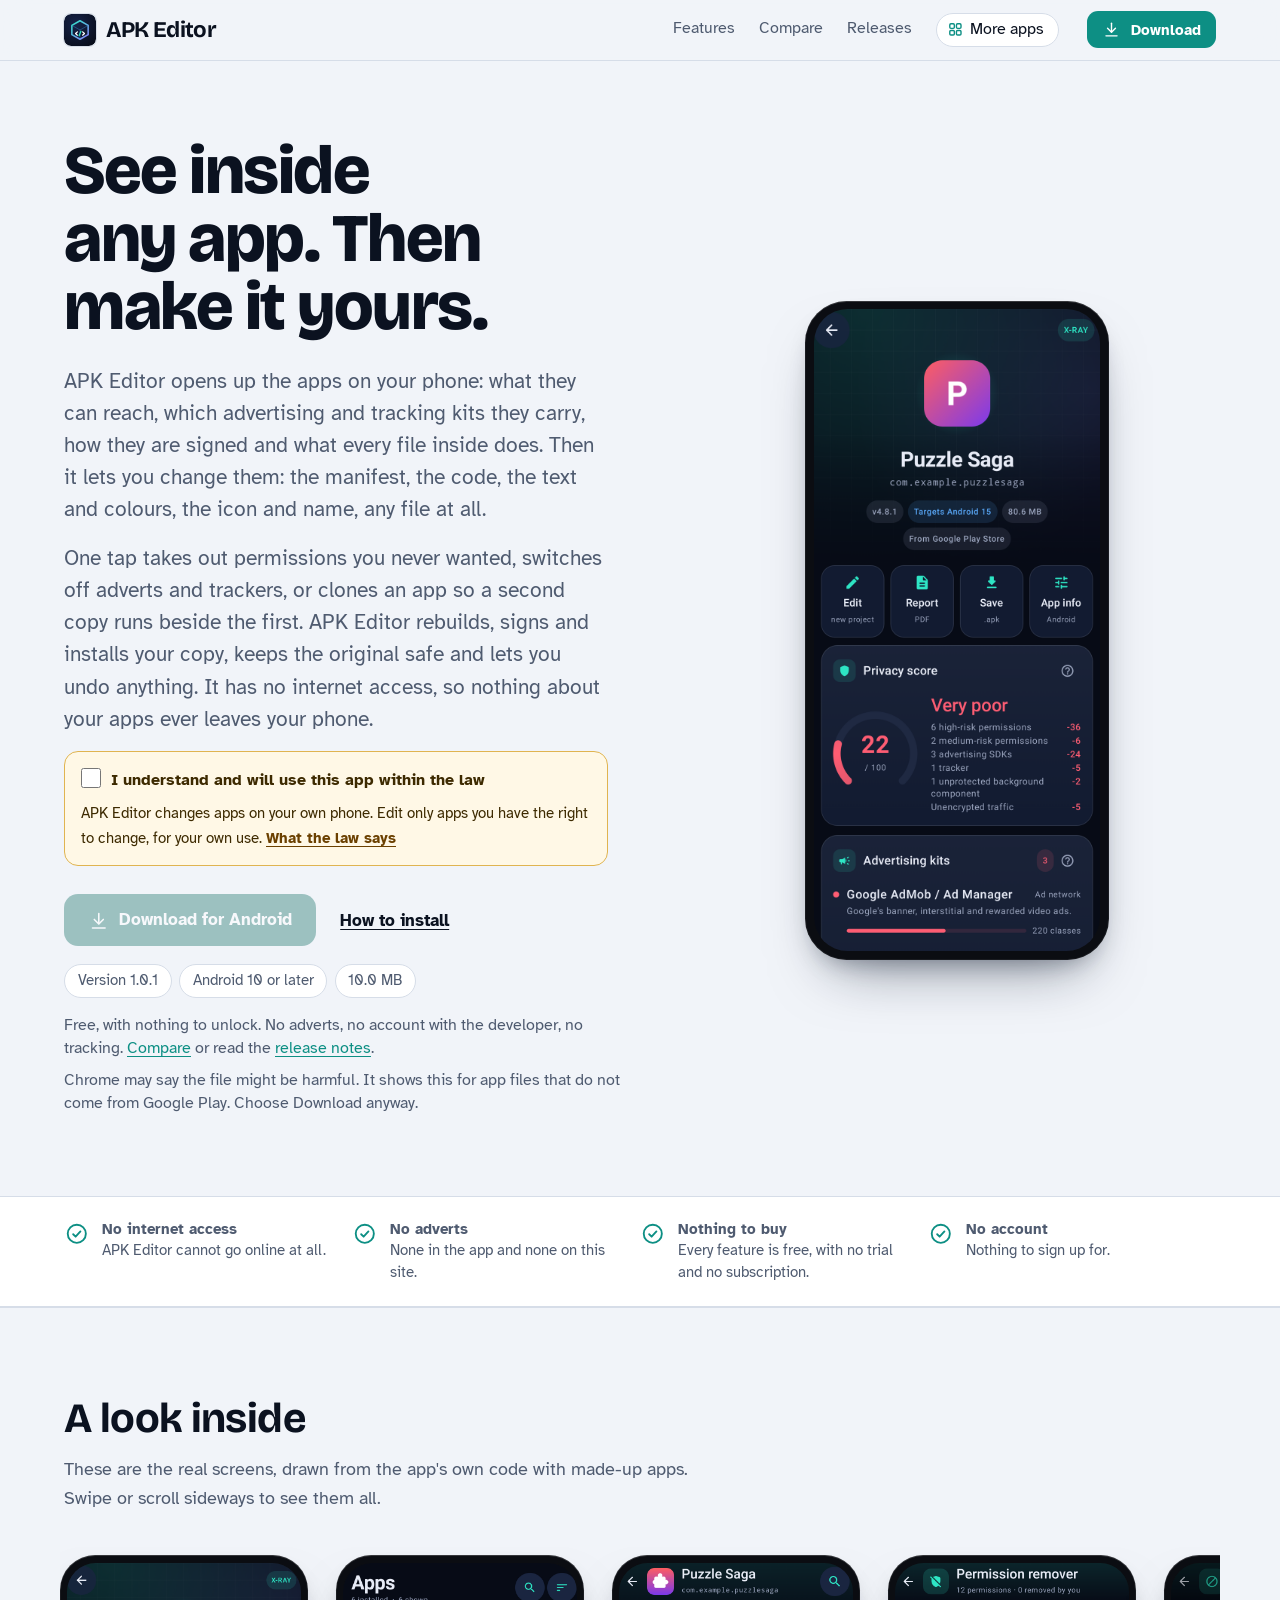
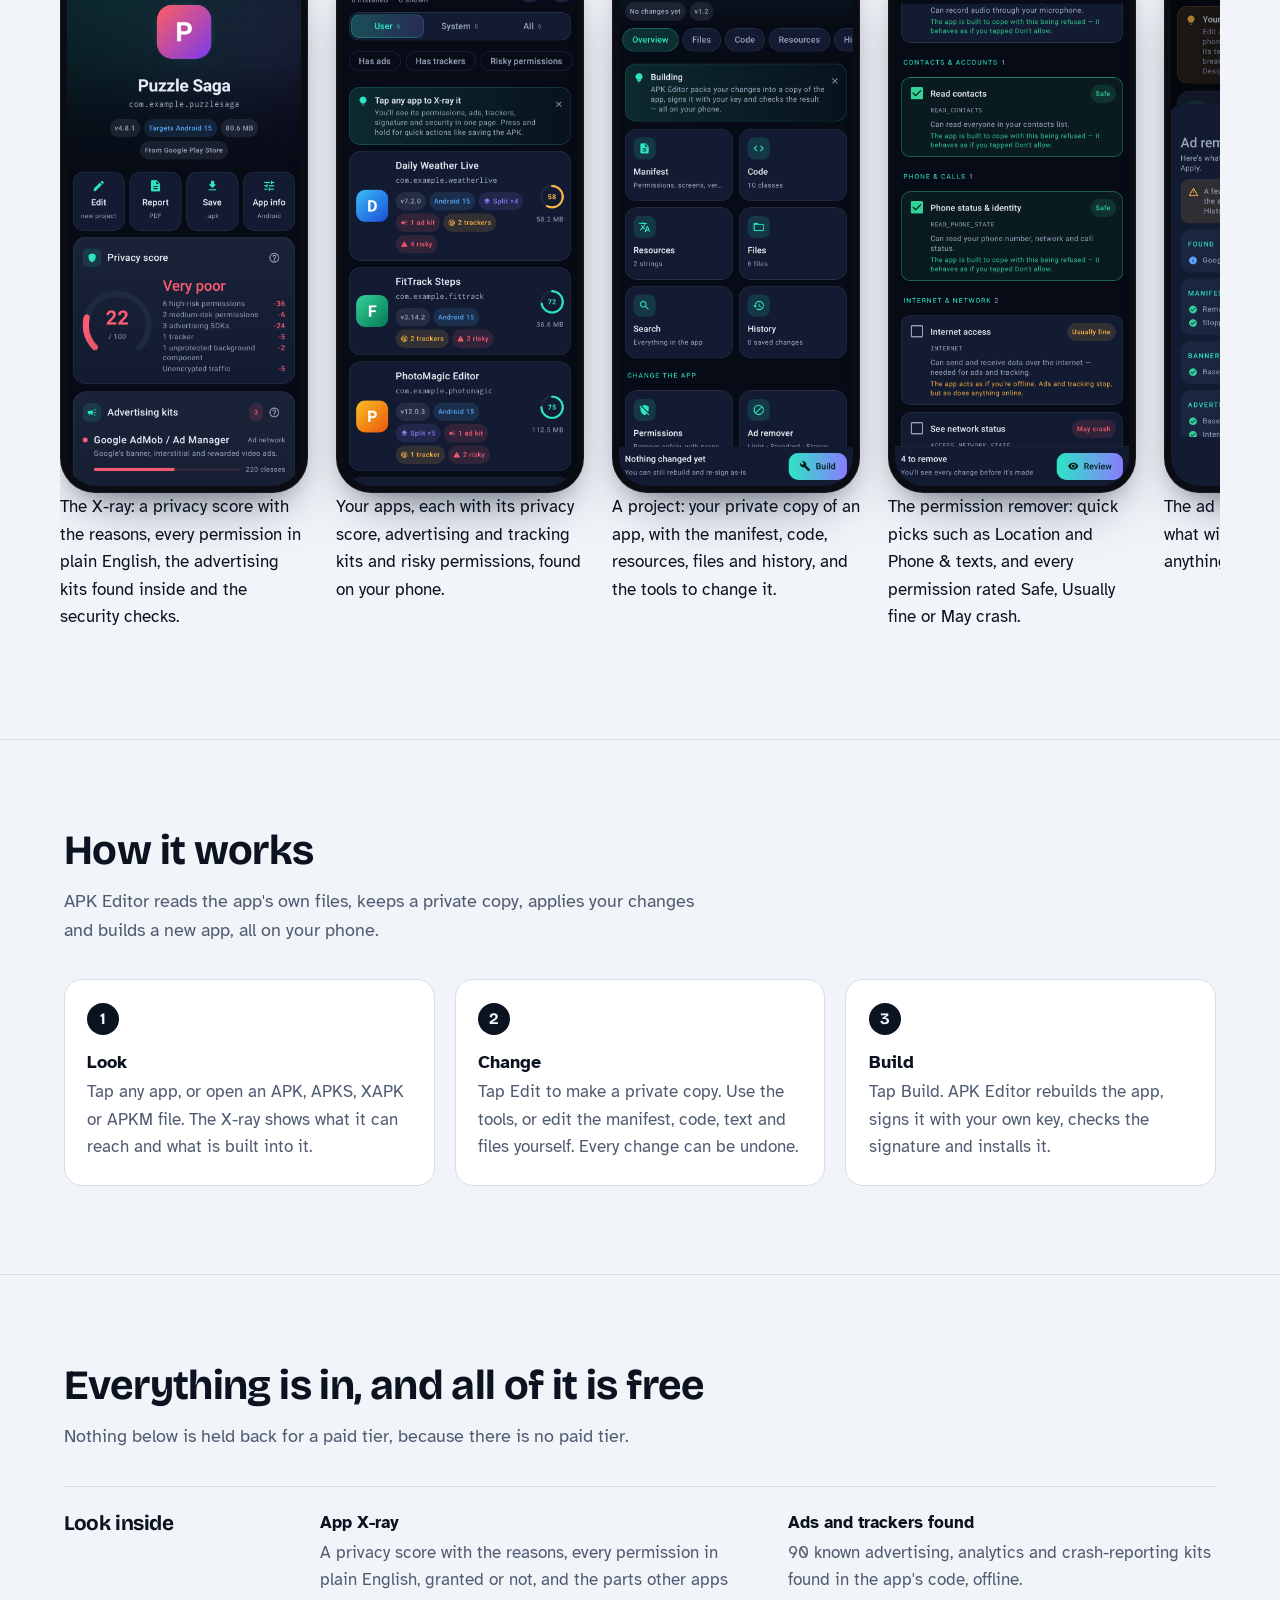
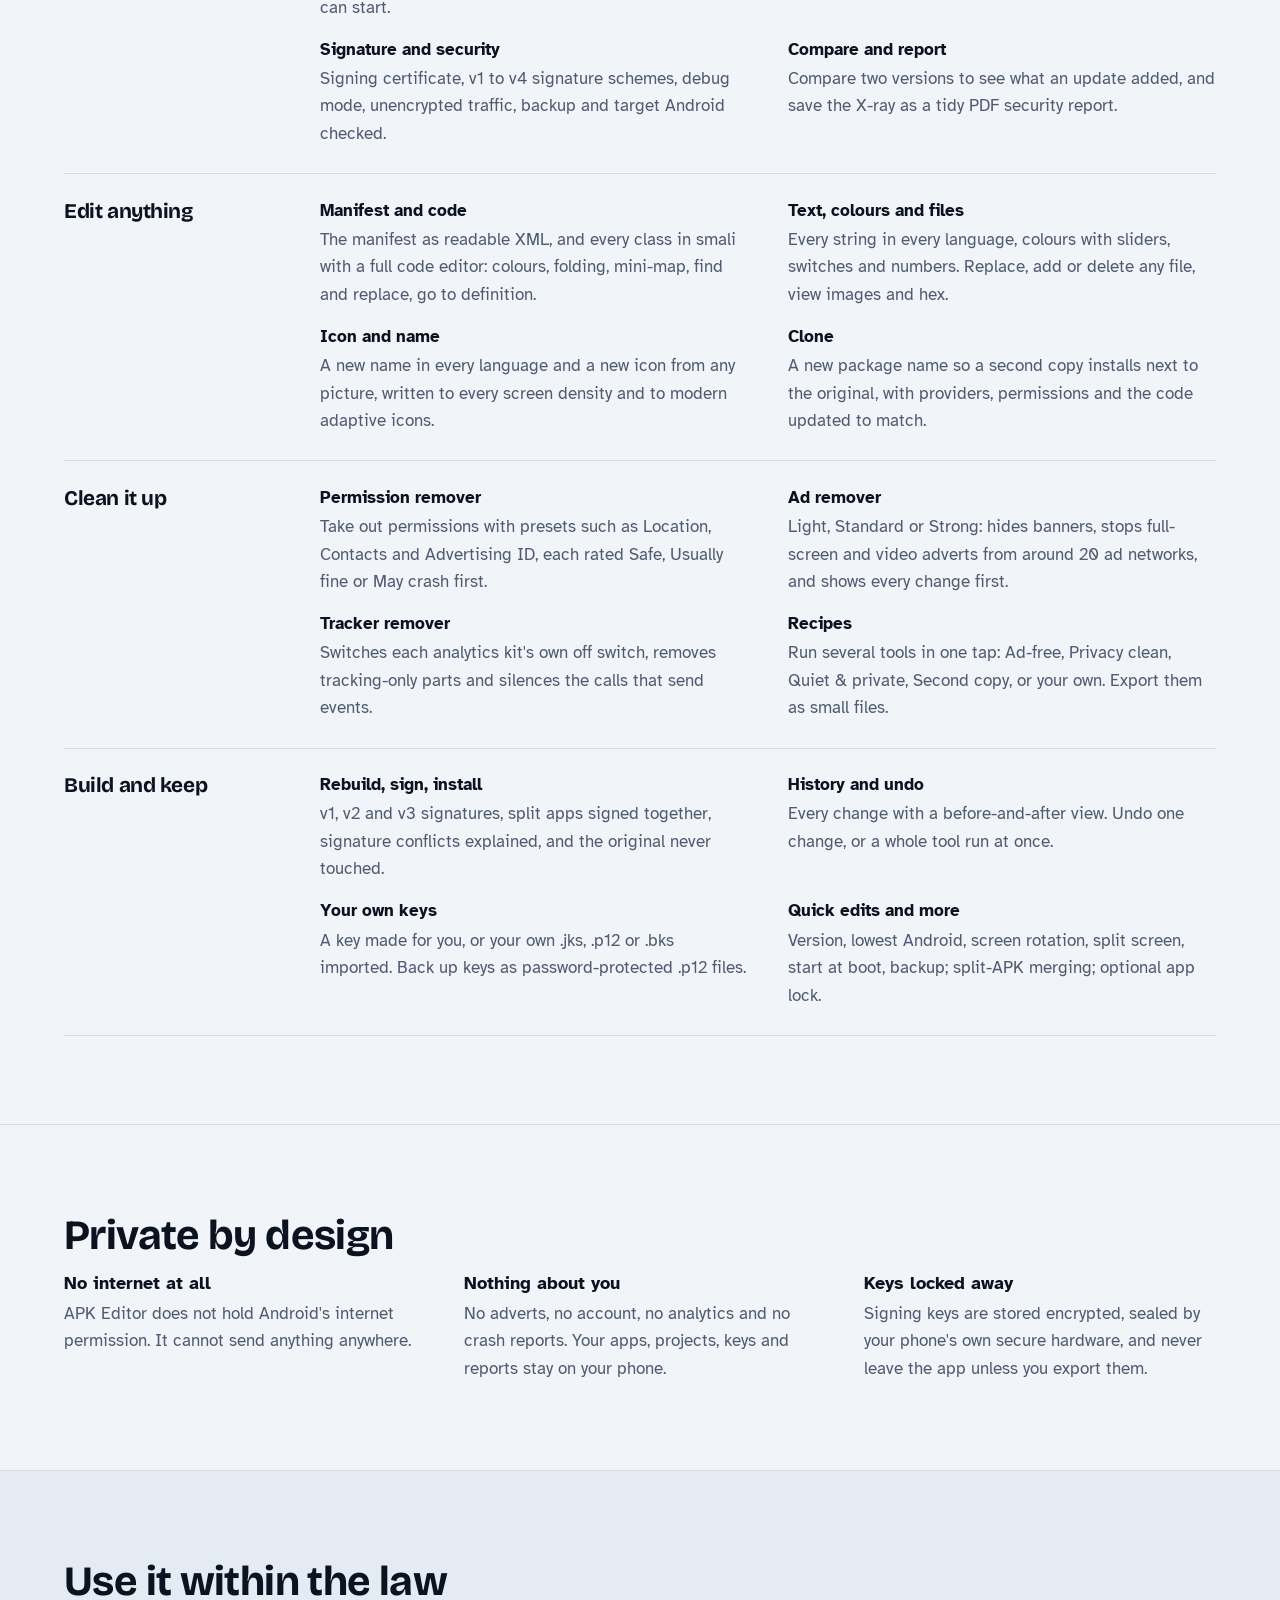
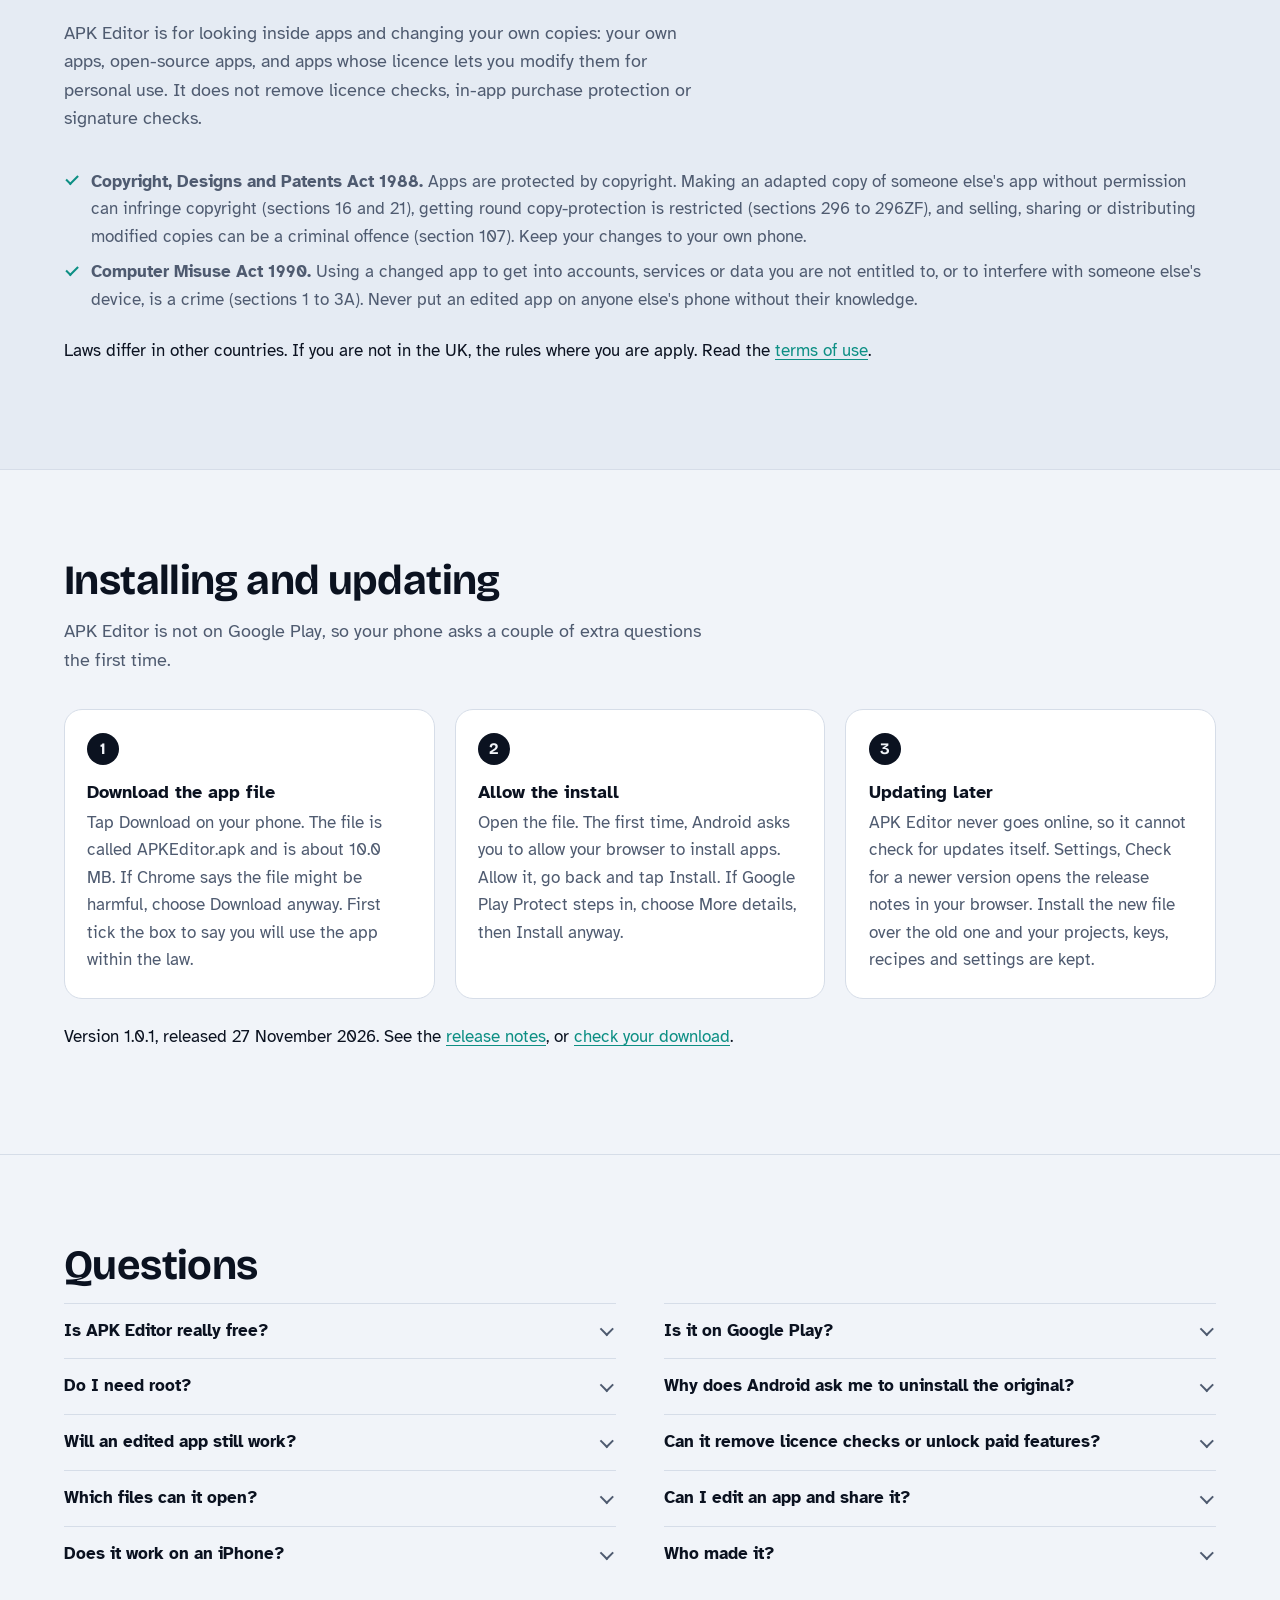
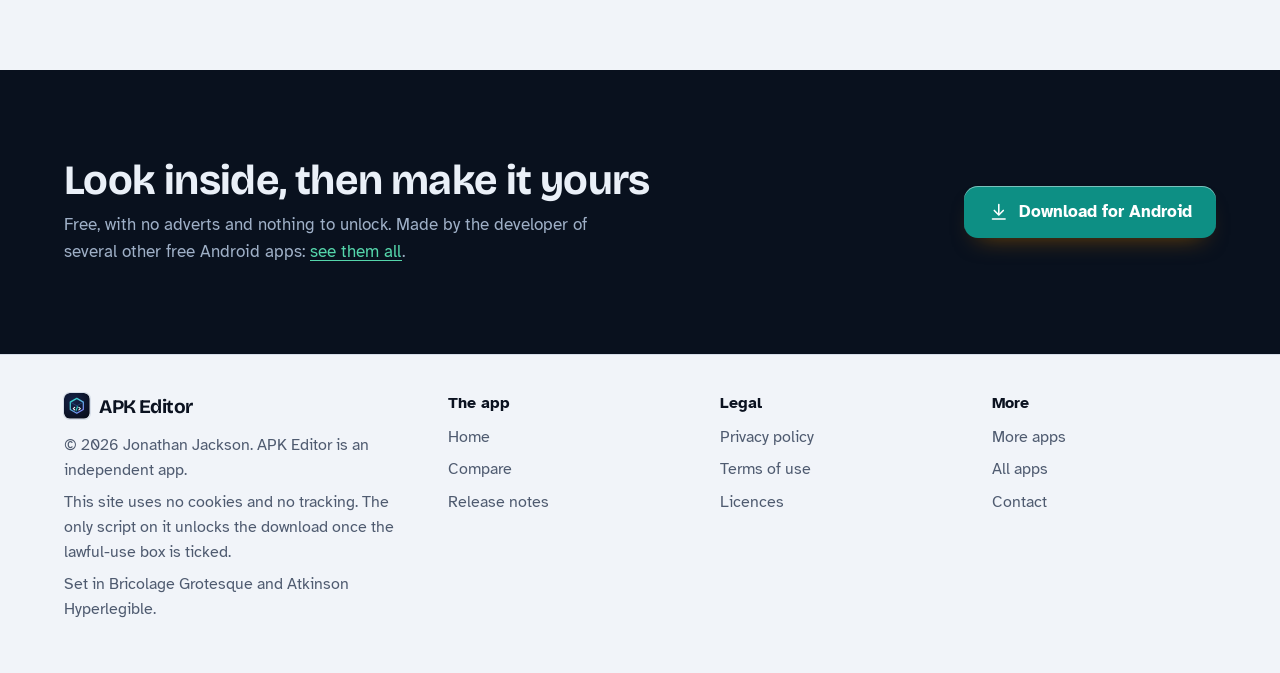
==== commit ae422c30: "APK Editor 1.0.1" ====
--- a/index.html
+++ b/index.html
@@ -28,7 +28,7 @@
 <link rel="stylesheet" href="./assets/house.css?v=1">
 <link rel="stylesheet" href="./assets/apps-list.css?v=1">
 <script src="./assets/apps-list.js?v=1" defer></script>
-<script type="application/ld+json">{"@context":"https://schema.org","@type":"SoftwareApplication","name":"APK Editor","url":"https://customgpter.github.io/apkeditor/","description":"APK Editor X-rays any Android app, then edits its manifest, code, text, colours, icon and files. Remove permissions, adverts and trackers, clone an app, rebuild, sign and install your copy, compare two versions and save a security report. No internet access, no adverts, no account.","applicationCategory":"DeveloperApplication","operatingSystem":"Android 10 or later","softwareVersion":"1.0.0","downloadUrl":"https://github.com/CustomGPTer/apkeditor/releases/latest/download/APKEditor.apk","releaseNotes":"https://customgpter.github.io/apkeditor/releases.html","offers":{"@type":"Offer","price":"0","priceCurrency":"GBP"},"inLanguage":"en-GB","image":"https://customgpter.github.io/apkeditor/assets/og.png","featureList":["App X-ray","Ads and trackers found","Signature and security","Compare and report","Manifest and code","Text, colours and files","Icon and name","Clone","Permission remover","Ad remover","Tracker remover","Recipes"],"author":{"@type":"Person","name":"Jonathan Jackson"}}</script>
+<script type="application/ld+json">{"@context":"https://schema.org","@type":"SoftwareApplication","name":"APK Editor","url":"https://customgpter.github.io/apkeditor/","description":"APK Editor X-rays any Android app, then edits its manifest, code, text, colours, icon and files. Remove permissions, adverts and trackers, clone an app, rebuild, sign and install your copy, compare two versions and save a security report. No internet access, no adverts, no account.","applicationCategory":"DeveloperApplication","operatingSystem":"Android 10 or later","softwareVersion":"1.0.1","downloadUrl":"https://github.com/CustomGPTer/apkeditor/releases/latest/download/APKEditor.apk","releaseNotes":"https://customgpter.github.io/apkeditor/releases.html","offers":{"@type":"Offer","price":"0","priceCurrency":"GBP"},"inLanguage":"en-GB","image":"https://customgpter.github.io/apkeditor/assets/og.png","featureList":["App X-ray","Ads and trackers found","Signature and security","Compare and report","Manifest and code","Text, colours and files","Icon and name","Clone","Permission remover","Ad remover","Tracker remover","Recipes"],"author":{"@type":"Person","name":"Jonathan Jackson"}}</script>
 <script type="application/ld+json">{"@context":"https://schema.org","@type":"FAQPage","mainEntity":[{"@type":"Question","name":"Is APK Editor really free?","acceptedAnswer":{"@type":"Answer","text":"Yes. There is no paid version, no trial, no subscription and no adverts, and nothing in the app is locked."}},{"@type":"Question","name":"Is it on Google Play?","acceptedAnswer":{"@type":"Answer","text":"No. APK Editor is a personal project and is downloaded from this site as an Android app file. It needs Android 10 or later."}},{"@type":"Question","name":"Do I need root?","acceptedAnswer":{"@type":"Answer","text":"No. APK Editor reads apps and builds new copies like any other app. Installing your copy uses Android's own installer, which asks you first."}},{"@type":"Question","name":"Why does Android ask me to uninstall the original?","acceptedAnswer":{"@type":"Answer","text":"Android only lets an app update itself if both versions are signed by the same key. Your copy is signed with your key, not the developer's. APK Editor explains this first; uninstalling deletes that app's data, or you can use Clone to install your copy next to the original instead."}},{"@type":"Question","name":"Will an edited app still work?","acceptedAnswer":{"@type":"Answer","text":"Usually, yes. Each tool tells you how risky a change is before you make it, and every change can be undone. A few apps check their own signature or wait for an advert; if one misbehaves, undo the change in History."}},{"@type":"Question","name":"Can it remove licence checks or unlock paid features?","acceptedAnswer":{"@type":"Answer","text":"No. APK Editor does not remove licence checks, in-app purchase protection or signature checks, and never will."}},{"@type":"Question","name":"Which files can it open?","acceptedAnswer":{"@type":"Answer","text":"Installed apps, and APK, APKS, XAPK and APKM files from your phone or SD card. Split apps can be merged into a single APK."}},{"@type":"Question","name":"Can I edit an app and share it?","acceptedAnswer":{"@type":"Answer","text":"Only if it is your own app or its licence allows it. Sharing someone else's modified app can break copyright law; see the warning above."}},{"@type":"Question","name":"Does it work on an iPhone?","acceptedAnswer":{"@type":"Answer","text":"No. APK Editor is for Android phones and tablets only."}},{"@type":"Question","name":"Who made it?","acceptedAnswer":{"@type":"Answer","text":"APK Editor is made by Jonathan Jackson, an independent developer in the United Kingdom."}}]}</script>
 </head>
 <body>
@@ -48,7 +48,7 @@
 <p class="lede">APK Editor opens up the apps on your phone: what they can reach, which advertising and tracking kits they carry, how they are signed and what every file inside does. Then it lets you change them: the manifest, the code, the text and colours, the icon and name, any file at all.</p><p class="lede">One tap takes out permissions you never wanted, switches off adverts and trackers, or clones an app so a second copy runs beside the first. APK Editor rebuilds, signs and installs your copy, keeps the original safe and lets you undo anything. It has no internet access, so nothing about your apps ever leaves your phone.</p>
 
 <div class="gate-scope"><div class="law-box" data-gate><label><input type="checkbox"> I understand and will use this app within the law</label><p>APK Editor changes apps on your own phone. Edit only apps you have the right to change, for your own use. <a href="terms.html#law">What the law says</a></p><noscript><p>Turn on JavaScript to tick the box and download.</p></noscript></div><p class="get" id="download"><a class="button" data-href="https://github.com/CustomGPTer/apkeditor/releases/latest/download/APKEditor.apk" aria-disabled="true" role="link" tabindex="-1"><svg class="ico" viewBox="0 0 24 24" aria-hidden="true"><path d="M12 4v11"/><path d="M7 10.5l5 5 5-5"/><path d="M5 20h14"/></svg>Download for Android</a><a class="aside" href="#install">How to install</a></p></div>
-<ul class="pills"><li>Version 1.0.0</li><li>Android 10 or later</li><li>10.0 MB</li></ul>
+<ul class="pills"><li>Version 1.0.1</li><li>Android 10 or later</li><li>10.0 MB</li></ul>
 <p class="facts">Free, with nothing to unlock. No adverts, no account with the developer, no tracking. <a href="compare.html">Compare</a> or read the <a href="releases.html">release notes</a>.</p>
 <p class="facts">Chrome may say the file might be harmful. It shows this for app files that do not come from Google Play. Choose Download anyway.</p>
 </div>
@@ -104,7 +104,7 @@
 <h2 id="install-h">Installing and updating</h2>
 <p class="intro">APK Editor is not on Google Play, so your phone asks a couple of extra questions the first time.</p>
 <ol class="steps"><li><h3>Download the app file</h3><p>Tap Download on your phone. The file is called APKEditor.apk and is about 10.0 MB. If Chrome says the file might be harmful, choose Download anyway. First tick the box to say you will use the app within the law.</p></li><li><h3>Allow the install</h3><p>Open the file. The first time, Android asks you to allow your browser to install apps. Allow it, go back and tap Install. If Google Play Protect steps in, choose More details, then Install anyway.</p></li><li><h3>Updating later</h3><p>APK Editor never goes online, so it cannot check for updates itself. Settings, Check for a newer version opens the release notes in your browser. Install the new file over the old one and your projects, keys, recipes and settings are kept.</p></li></ol>
-<p class="after-table">Version 1.0.0, released 27 November 2026. See the <a href="releases.html">release notes</a>, or <a href="releases.html#checking">check your download</a>.</p>
+<p class="after-table">Version 1.0.1, released 27 November 2026. See the <a href="releases.html">release notes</a>, or <a href="releases.html#checking">check your download</a>.</p>
 </div>
 </section>
 
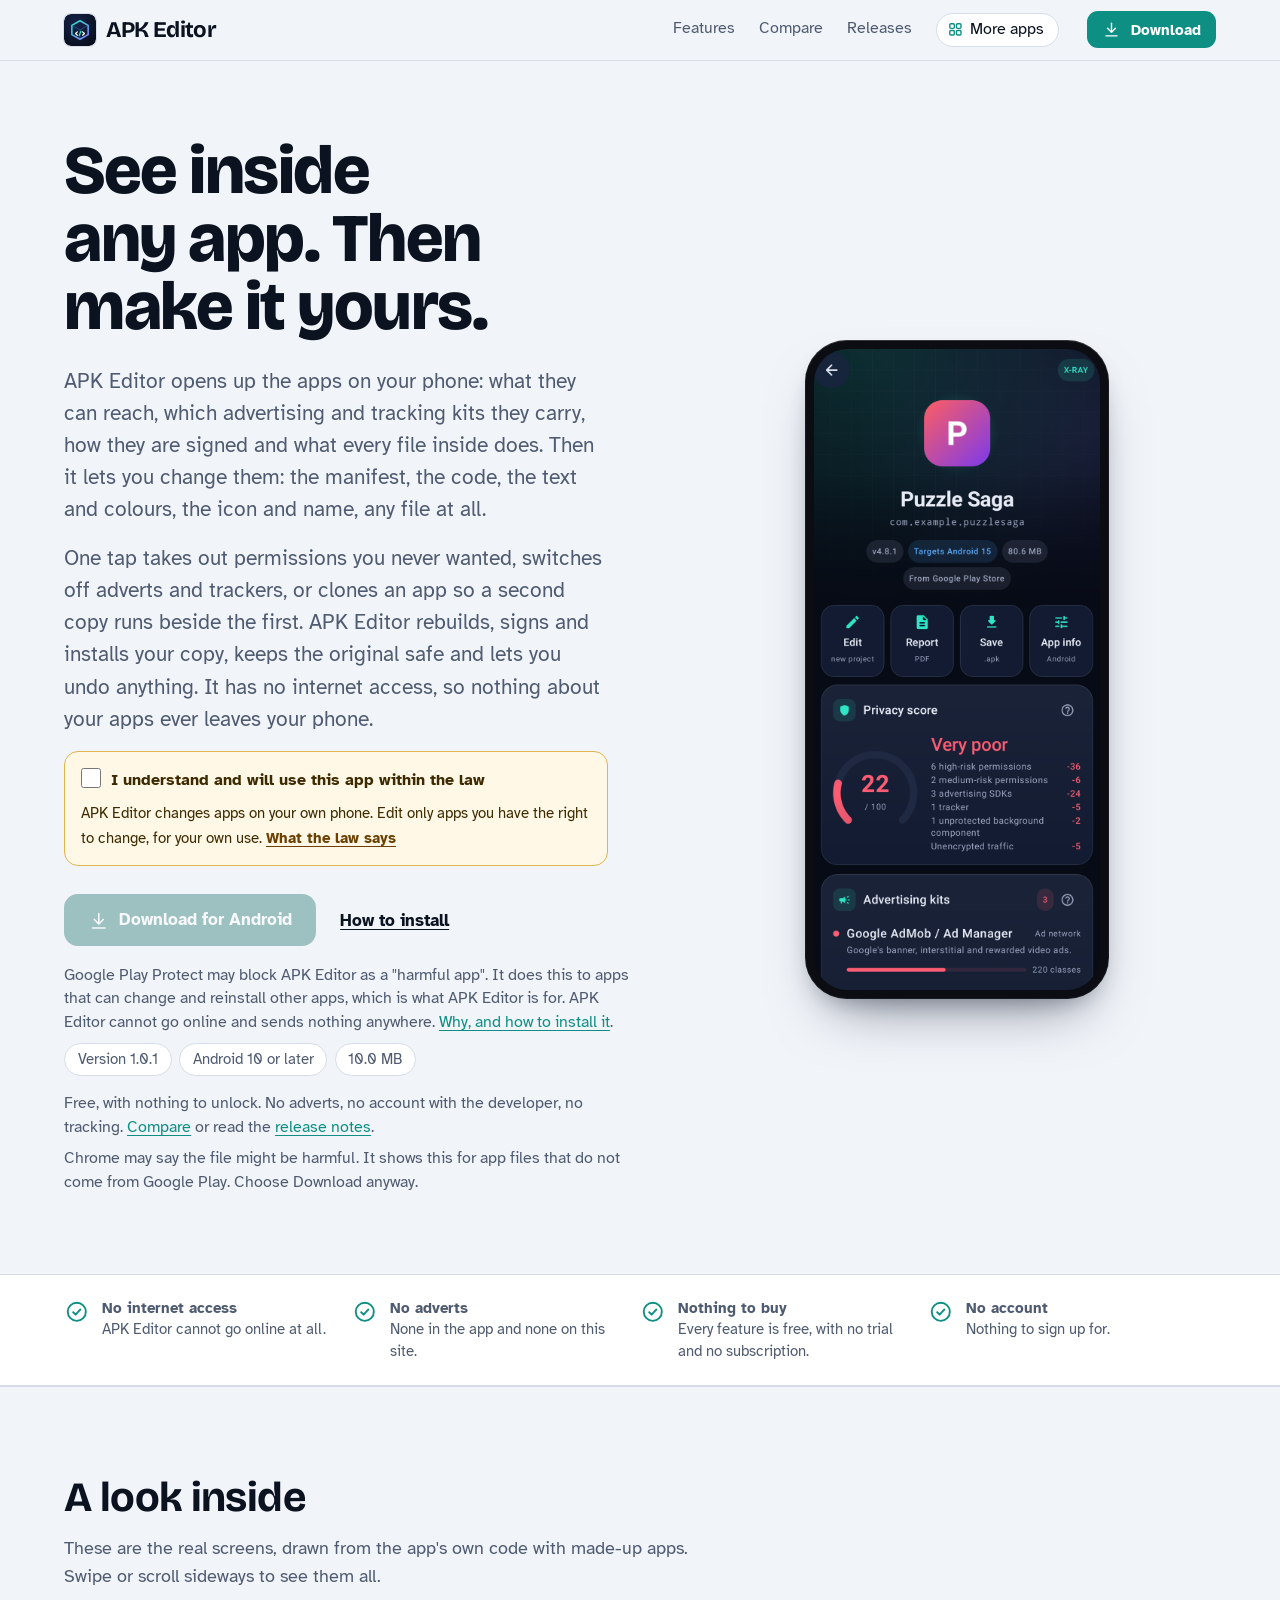
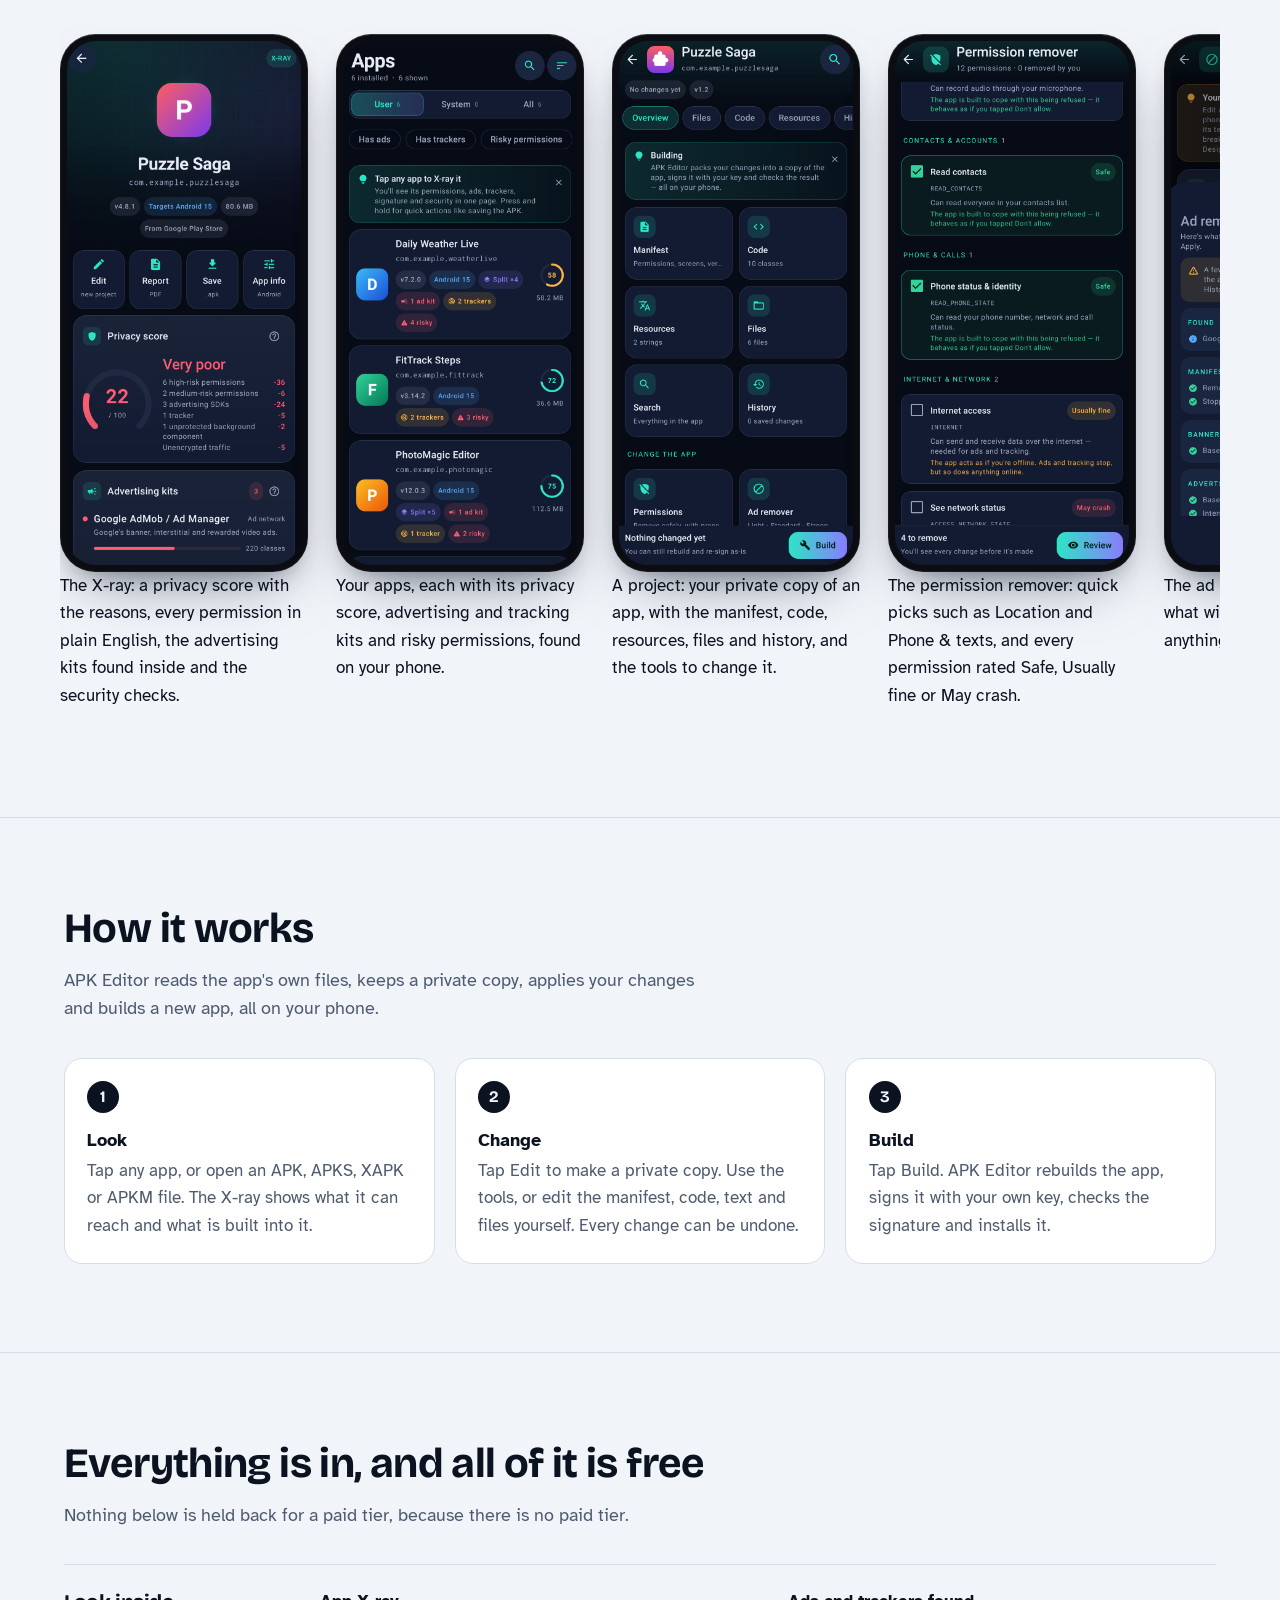
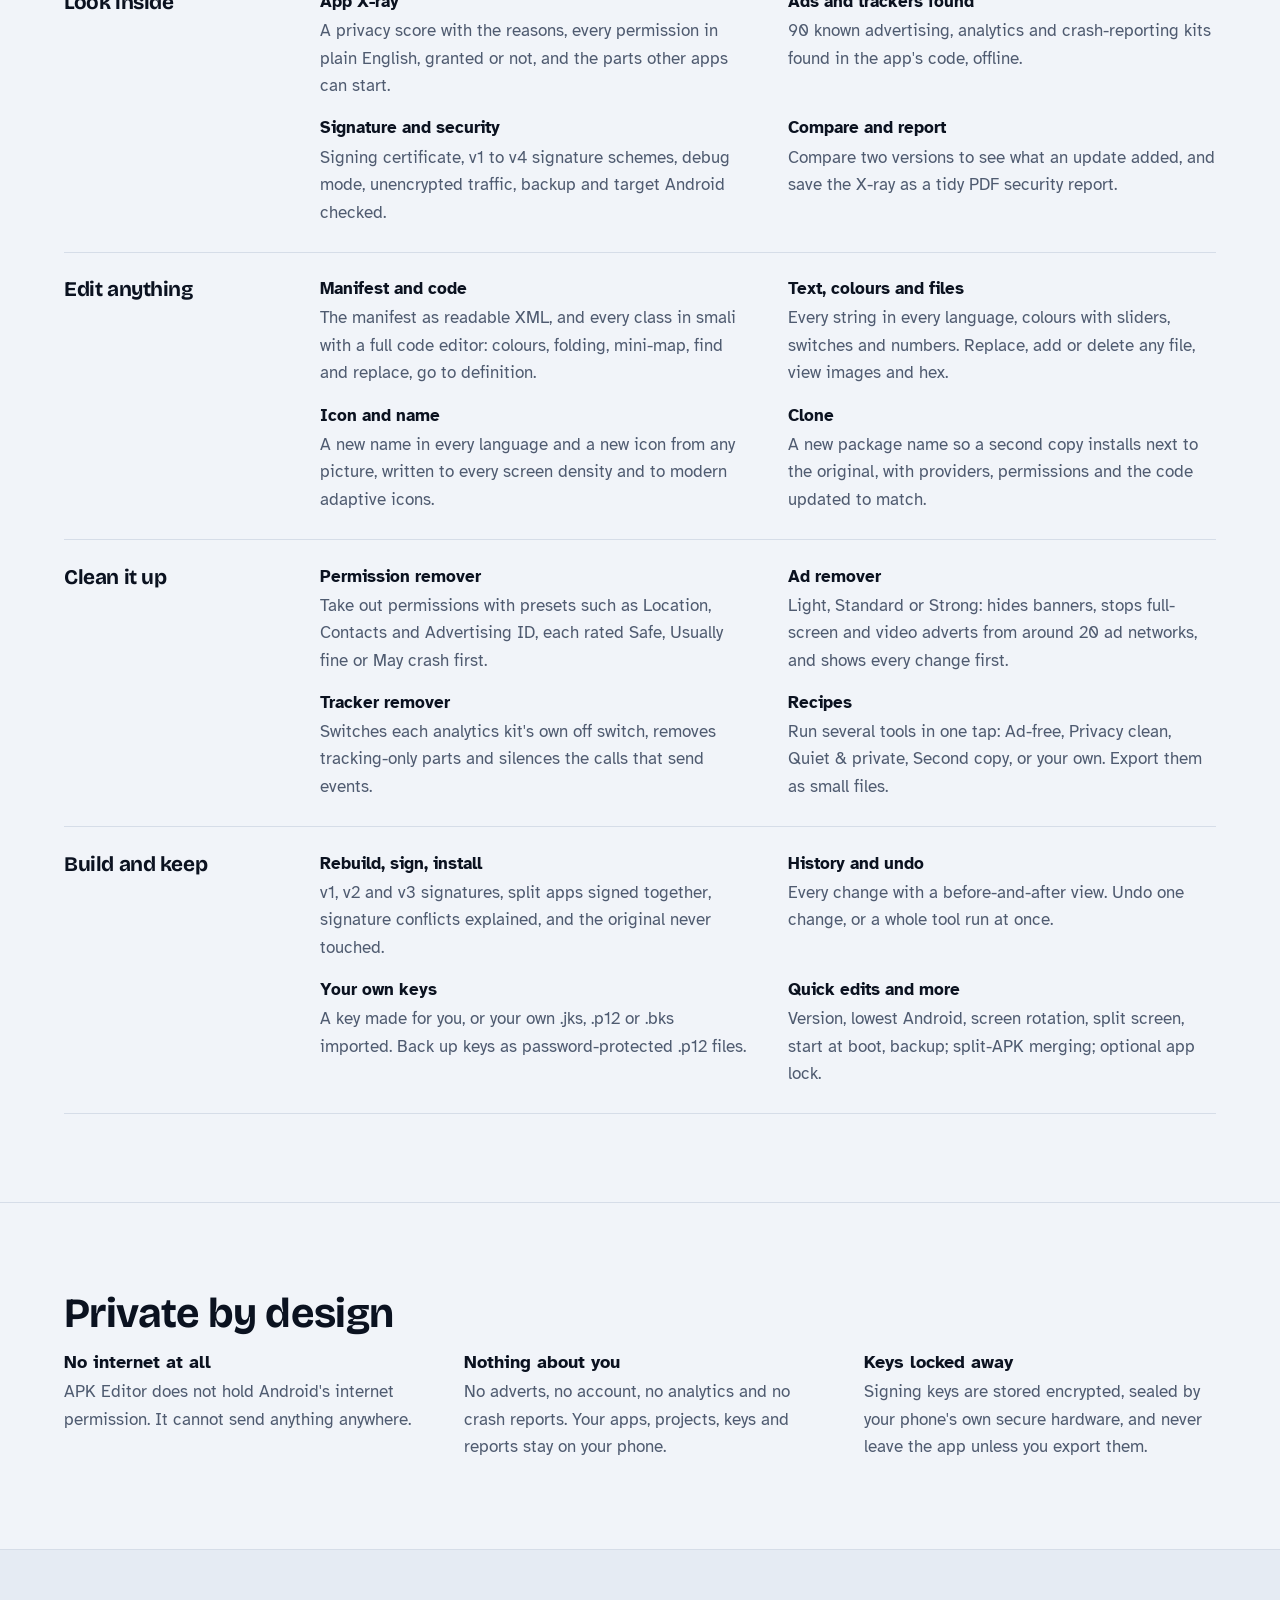
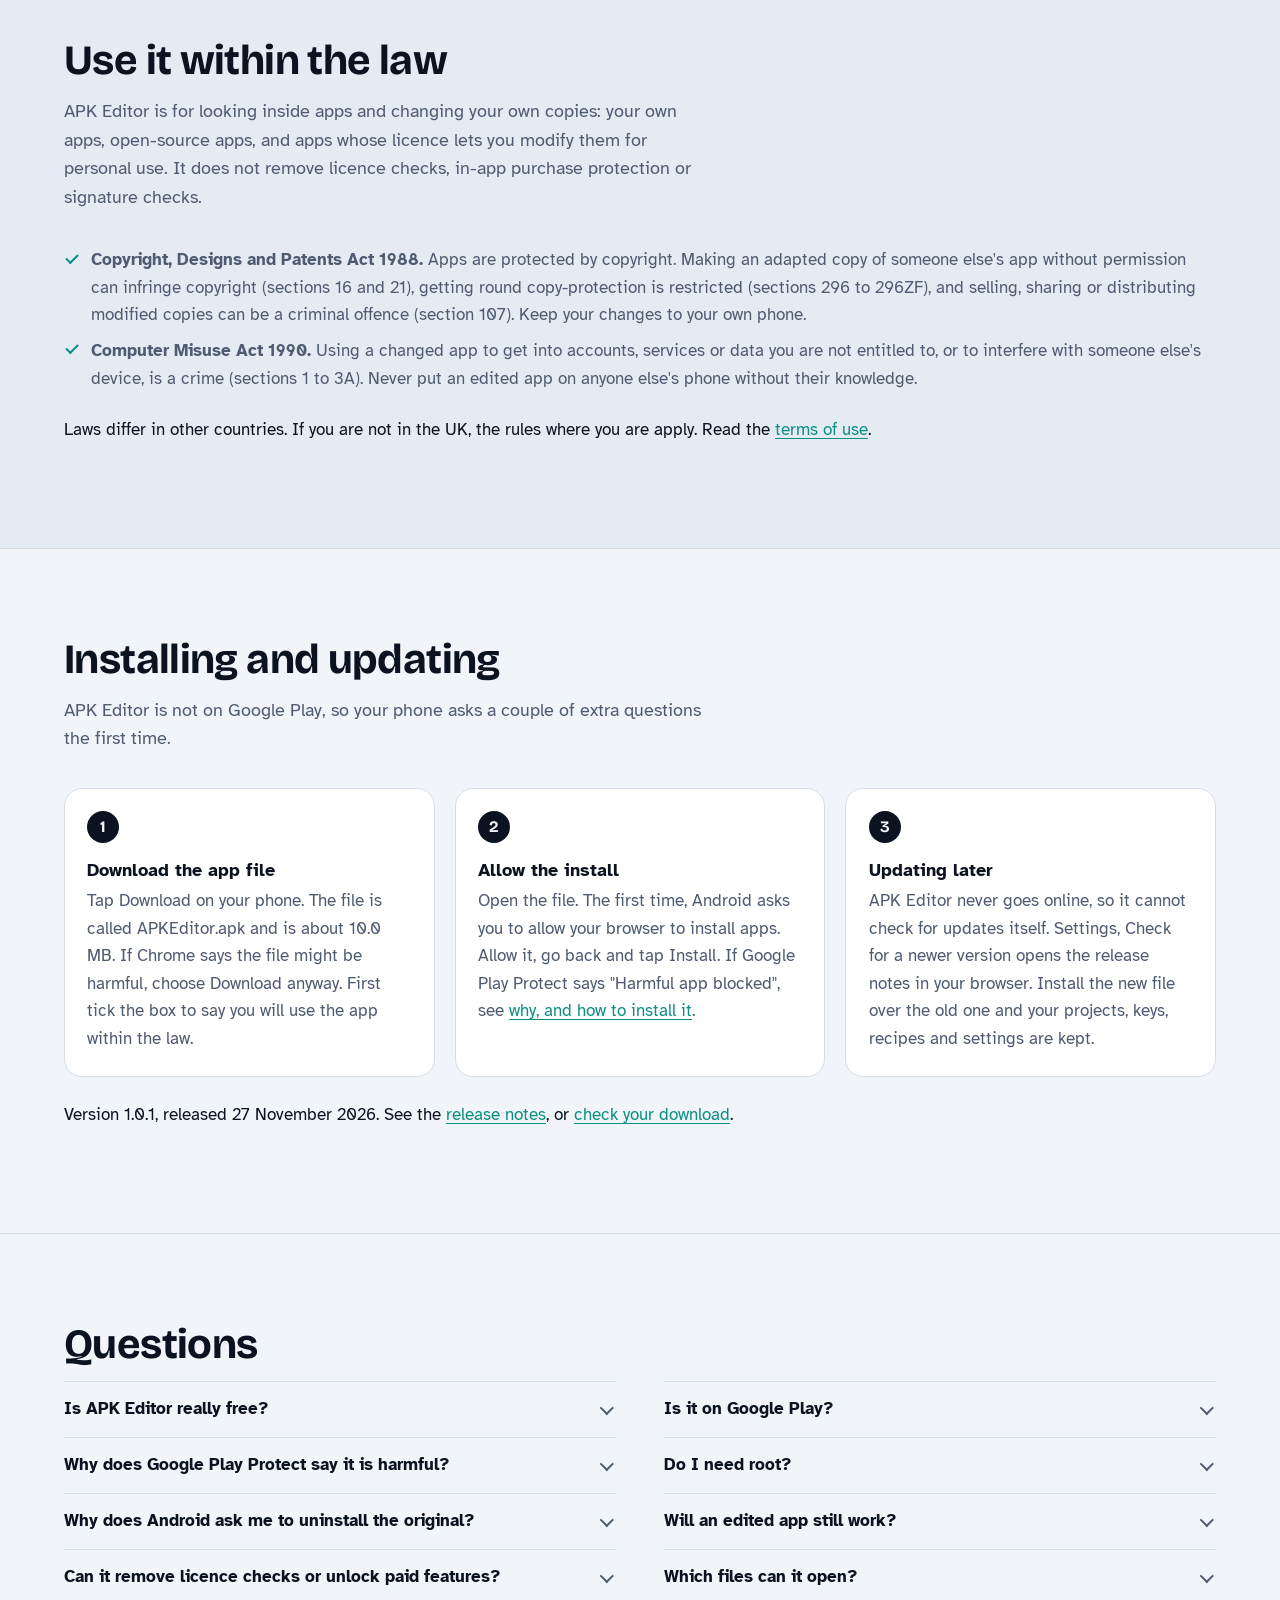
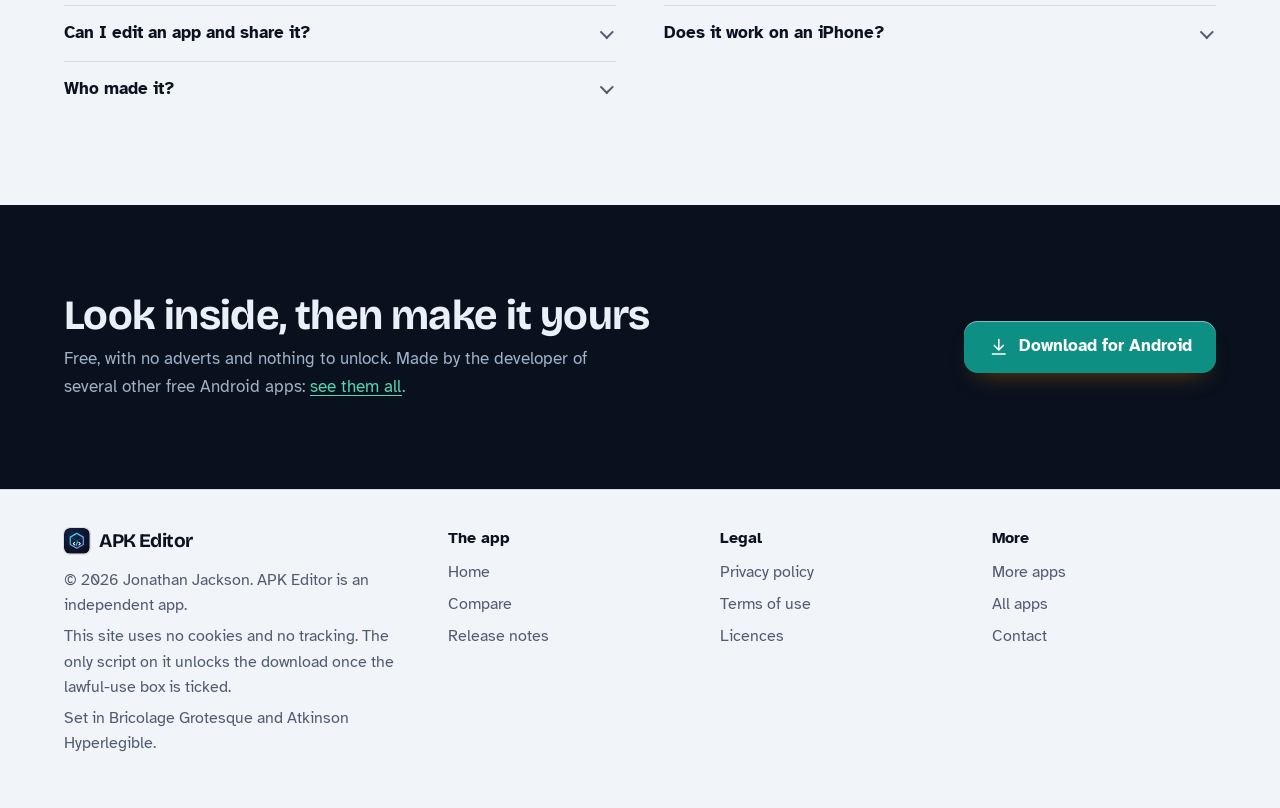
==== commit 6b8a5d35: "Explain Google Play Protect warning" ====
--- a/index.html
+++ b/index.html
@@ -29,7 +29,7 @@
 <link rel="stylesheet" href="./assets/apps-list.css?v=1">
 <script src="./assets/apps-list.js?v=1" defer></script>
 <script type="application/ld+json">{"@context":"https://schema.org","@type":"SoftwareApplication","name":"APK Editor","url":"https://customgpter.github.io/apkeditor/","description":"APK Editor X-rays any Android app, then edits its manifest, code, text, colours, icon and files. Remove permissions, adverts and trackers, clone an app, rebuild, sign and install your copy, compare two versions and save a security report. No internet access, no adverts, no account.","applicationCategory":"DeveloperApplication","operatingSystem":"Android 10 or later","softwareVersion":"1.0.1","downloadUrl":"https://github.com/CustomGPTer/apkeditor/releases/latest/download/APKEditor.apk","releaseNotes":"https://customgpter.github.io/apkeditor/releases.html","offers":{"@type":"Offer","price":"0","priceCurrency":"GBP"},"inLanguage":"en-GB","image":"https://customgpter.github.io/apkeditor/assets/og.png","featureList":["App X-ray","Ads and trackers found","Signature and security","Compare and report","Manifest and code","Text, colours and files","Icon and name","Clone","Permission remover","Ad remover","Tracker remover","Recipes"],"author":{"@type":"Person","name":"Jonathan Jackson"}}</script>
-<script type="application/ld+json">{"@context":"https://schema.org","@type":"FAQPage","mainEntity":[{"@type":"Question","name":"Is APK Editor really free?","acceptedAnswer":{"@type":"Answer","text":"Yes. There is no paid version, no trial, no subscription and no adverts, and nothing in the app is locked."}},{"@type":"Question","name":"Is it on Google Play?","acceptedAnswer":{"@type":"Answer","text":"No. APK Editor is a personal project and is downloaded from this site as an Android app file. It needs Android 10 or later."}},{"@type":"Question","name":"Do I need root?","acceptedAnswer":{"@type":"Answer","text":"No. APK Editor reads apps and builds new copies like any other app. Installing your copy uses Android's own installer, which asks you first."}},{"@type":"Question","name":"Why does Android ask me to uninstall the original?","acceptedAnswer":{"@type":"Answer","text":"Android only lets an app update itself if both versions are signed by the same key. Your copy is signed with your key, not the developer's. APK Editor explains this first; uninstalling deletes that app's data, or you can use Clone to install your copy next to the original instead."}},{"@type":"Question","name":"Will an edited app still work?","acceptedAnswer":{"@type":"Answer","text":"Usually, yes. Each tool tells you how risky a change is before you make it, and every change can be undone. A few apps check their own signature or wait for an advert; if one misbehaves, undo the change in History."}},{"@type":"Question","name":"Can it remove licence checks or unlock paid features?","acceptedAnswer":{"@type":"Answer","text":"No. APK Editor does not remove licence checks, in-app purchase protection or signature checks, and never will."}},{"@type":"Question","name":"Which files can it open?","acceptedAnswer":{"@type":"Answer","text":"Installed apps, and APK, APKS, XAPK and APKM files from your phone or SD card. Split apps can be merged into a single APK."}},{"@type":"Question","name":"Can I edit an app and share it?","acceptedAnswer":{"@type":"Answer","text":"Only if it is your own app or its licence allows it. Sharing someone else's modified app can break copyright law; see the warning above."}},{"@type":"Question","name":"Does it work on an iPhone?","acceptedAnswer":{"@type":"Answer","text":"No. APK Editor is for Android phones and tablets only."}},{"@type":"Question","name":"Who made it?","acceptedAnswer":{"@type":"Answer","text":"APK Editor is made by Jonathan Jackson, an independent developer in the United Kingdom."}}]}</script>
+<script type="application/ld+json">{"@context":"https://schema.org","@type":"FAQPage","mainEntity":[{"@type":"Question","name":"Is APK Editor really free?","acceptedAnswer":{"@type":"Answer","text":"Yes. There is no paid version, no trial, no subscription and no adverts, and nothing in the app is locked."}},{"@type":"Question","name":"Is it on Google Play?","acceptedAnswer":{"@type":"Answer","text":"No. APK Editor is a personal project and is downloaded from this site as an Android app file. It needs Android 10 or later."}},{"@type":"Question","name":"Why does Google Play Protect say it is harmful?","acceptedAnswer":{"@type":"Answer","text":"Play Protect blocks apps that can change, re-sign and install other apps, because some harmful apps do the same. That is what APK Editor is for. It cannot go online and has no adverts or tracking. See why, and how to install it."}},{"@type":"Question","name":"Do I need root?","acceptedAnswer":{"@type":"Answer","text":"No. APK Editor reads apps and builds new copies like any other app. Installing your copy uses Android's own installer, which asks you first."}},{"@type":"Question","name":"Why does Android ask me to uninstall the original?","acceptedAnswer":{"@type":"Answer","text":"Android only lets an app update itself if both versions are signed by the same key. Your copy is signed with your key, not the developer's. APK Editor explains this first; uninstalling deletes that app's data, or you can use Clone to install your copy next to the original instead."}},{"@type":"Question","name":"Will an edited app still work?","acceptedAnswer":{"@type":"Answer","text":"Usually, yes. Each tool tells you how risky a change is before you make it, and every change can be undone. A few apps check their own signature or wait for an advert; if one misbehaves, undo the change in History."}},{"@type":"Question","name":"Can it remove licence checks or unlock paid features?","acceptedAnswer":{"@type":"Answer","text":"No. APK Editor does not remove licence checks, in-app purchase protection or signature checks, and never will."}},{"@type":"Question","name":"Which files can it open?","acceptedAnswer":{"@type":"Answer","text":"Installed apps, and APK, APKS, XAPK and APKM files from your phone or SD card. Split apps can be merged into a single APK."}},{"@type":"Question","name":"Can I edit an app and share it?","acceptedAnswer":{"@type":"Answer","text":"Only if it is your own app or its licence allows it. Sharing someone else's modified app can break copyright law; see the warning above."}},{"@type":"Question","name":"Does it work on an iPhone?","acceptedAnswer":{"@type":"Answer","text":"No. APK Editor is for Android phones and tablets only."}},{"@type":"Question","name":"Who made it?","acceptedAnswer":{"@type":"Answer","text":"APK Editor is made by Jonathan Jackson, an independent developer in the United Kingdom."}}]}</script>
 </head>
 <body>
 <a class="skip" href="#main">Skip to content</a>
@@ -48,6 +48,7 @@
 <p class="lede">APK Editor opens up the apps on your phone: what they can reach, which advertising and tracking kits they carry, how they are signed and what every file inside does. Then it lets you change them: the manifest, the code, the text and colours, the icon and name, any file at all.</p><p class="lede">One tap takes out permissions you never wanted, switches off adverts and trackers, or clones an app so a second copy runs beside the first. APK Editor rebuilds, signs and installs your copy, keeps the original safe and lets you undo anything. It has no internet access, so nothing about your apps ever leaves your phone.</p>
 
 <div class="gate-scope"><div class="law-box" data-gate><label><input type="checkbox"> I understand and will use this app within the law</label><p>APK Editor changes apps on your own phone. Edit only apps you have the right to change, for your own use. <a href="terms.html#law">What the law says</a></p><noscript><p>Turn on JavaScript to tick the box and download.</p></noscript></div><p class="get" id="download"><a class="button" data-href="https://github.com/CustomGPTer/apkeditor/releases/latest/download/APKEditor.apk" aria-disabled="true" role="link" tabindex="-1"><svg class="ico" viewBox="0 0 24 24" aria-hidden="true"><path d="M12 4v11"/><path d="M7 10.5l5 5 5-5"/><path d="M5 20h14"/></svg>Download for Android</a><a class="aside" href="#install">How to install</a></p></div>
+<p class="facts protect-note">Google Play Protect may block APK Editor as a "harmful app". It does this to apps that can change and reinstall other apps, which is what APK Editor is for. APK Editor cannot go online and sends nothing anywhere. <a href="releases.html#play-protect">Why, and how to install it</a>.</p>
 <ul class="pills"><li>Version 1.0.1</li><li>Android 10 or later</li><li>10.0 MB</li></ul>
 <p class="facts">Free, with nothing to unlock. No adverts, no account with the developer, no tracking. <a href="compare.html">Compare</a> or read the <a href="releases.html">release notes</a>.</p>
 <p class="facts">Chrome may say the file might be harmful. It shows this for app files that do not come from Google Play. Choose Download anyway.</p>
@@ -103,7 +104,7 @@
 <div class="wrap">
 <h2 id="install-h">Installing and updating</h2>
 <p class="intro">APK Editor is not on Google Play, so your phone asks a couple of extra questions the first time.</p>
-<ol class="steps"><li><h3>Download the app file</h3><p>Tap Download on your phone. The file is called APKEditor.apk and is about 10.0 MB. If Chrome says the file might be harmful, choose Download anyway. First tick the box to say you will use the app within the law.</p></li><li><h3>Allow the install</h3><p>Open the file. The first time, Android asks you to allow your browser to install apps. Allow it, go back and tap Install. If Google Play Protect steps in, choose More details, then Install anyway.</p></li><li><h3>Updating later</h3><p>APK Editor never goes online, so it cannot check for updates itself. Settings, Check for a newer version opens the release notes in your browser. Install the new file over the old one and your projects, keys, recipes and settings are kept.</p></li></ol>
+<ol class="steps"><li><h3>Download the app file</h3><p>Tap Download on your phone. The file is called APKEditor.apk and is about 10.0 MB. If Chrome says the file might be harmful, choose Download anyway. First tick the box to say you will use the app within the law.</p></li><li><h3>Allow the install</h3><p>Open the file. The first time, Android asks you to allow your browser to install apps. Allow it, go back and tap Install. If Google Play Protect says "Harmful app blocked", see <a href="releases.html#play-protect">why, and how to install it</a>.</p></li><li><h3>Updating later</h3><p>APK Editor never goes online, so it cannot check for updates itself. Settings, Check for a newer version opens the release notes in your browser. Install the new file over the old one and your projects, keys, recipes and settings are kept.</p></li></ol>
 <p class="after-table">Version 1.0.1, released 27 November 2026. See the <a href="releases.html">release notes</a>, or <a href="releases.html#checking">check your download</a>.</p>
 </div>
 </section>
@@ -111,7 +112,7 @@
 <section id="questions" aria-labelledby="questions-h">
 <div class="wrap">
 <h2 id="questions-h">Questions</h2>
-<div class="faq"><details><summary>Is APK Editor really free?</summary><p>Yes. There is no paid version, no trial, no subscription and no adverts, and nothing in the app is locked.</p></details><details><summary>Is it on Google Play?</summary><p>No. APK Editor is a personal project and is downloaded from this site as an Android app file. It needs Android 10 or later.</p></details><details><summary>Do I need root?</summary><p>No. APK Editor reads apps and builds new copies like any other app. Installing your copy uses Android's own installer, which asks you first.</p></details><details><summary>Why does Android ask me to uninstall the original?</summary><p>Android only lets an app update itself if both versions are signed by the same key. Your copy is signed with your key, not the developer's. APK Editor explains this first; uninstalling deletes that app's data, or you can use Clone to install your copy next to the original instead.</p></details><details><summary>Will an edited app still work?</summary><p>Usually, yes. Each tool tells you how risky a change is before you make it, and every change can be undone. A few apps check their own signature or wait for an advert; if one misbehaves, undo the change in History.</p></details><details><summary>Can it remove licence checks or unlock paid features?</summary><p>No. APK Editor does not remove licence checks, in-app purchase protection or signature checks, and never will.</p></details><details><summary>Which files can it open?</summary><p>Installed apps, and APK, APKS, XAPK and APKM files from your phone or SD card. Split apps can be merged into a single APK.</p></details><details><summary>Can I edit an app and share it?</summary><p>Only if it is your own app or its licence allows it. Sharing someone else's modified app can break copyright law; see the warning above.</p></details><details><summary>Does it work on an iPhone?</summary><p>No. APK Editor is for Android phones and tablets only.</p></details><details><summary>Who made it?</summary><p>APK Editor is made by Jonathan Jackson, an independent developer in the United Kingdom.</p></details></div>
+<div class="faq"><details><summary>Is APK Editor really free?</summary><p>Yes. There is no paid version, no trial, no subscription and no adverts, and nothing in the app is locked.</p></details><details><summary>Is it on Google Play?</summary><p>No. APK Editor is a personal project and is downloaded from this site as an Android app file. It needs Android 10 or later.</p></details><details><summary>Why does Google Play Protect say it is harmful?</summary><p>Play Protect blocks apps that can change, re-sign and install other apps, because some harmful apps do the same. That is what APK Editor is for. It cannot go online and has no adverts or tracking. See <a href="releases.html#play-protect">why, and how to install it</a>.</p></details><details><summary>Do I need root?</summary><p>No. APK Editor reads apps and builds new copies like any other app. Installing your copy uses Android's own installer, which asks you first.</p></details><details><summary>Why does Android ask me to uninstall the original?</summary><p>Android only lets an app update itself if both versions are signed by the same key. Your copy is signed with your key, not the developer's. APK Editor explains this first; uninstalling deletes that app's data, or you can use Clone to install your copy next to the original instead.</p></details><details><summary>Will an edited app still work?</summary><p>Usually, yes. Each tool tells you how risky a change is before you make it, and every change can be undone. A few apps check their own signature or wait for an advert; if one misbehaves, undo the change in History.</p></details><details><summary>Can it remove licence checks or unlock paid features?</summary><p>No. APK Editor does not remove licence checks, in-app purchase protection or signature checks, and never will.</p></details><details><summary>Which files can it open?</summary><p>Installed apps, and APK, APKS, XAPK and APKM files from your phone or SD card. Split apps can be merged into a single APK.</p></details><details><summary>Can I edit an app and share it?</summary><p>Only if it is your own app or its licence allows it. Sharing someone else's modified app can break copyright law; see the warning above.</p></details><details><summary>Does it work on an iPhone?</summary><p>No. APK Editor is for Android phones and tablets only.</p></details><details><summary>Who made it?</summary><p>APK Editor is made by Jonathan Jackson, an independent developer in the United Kingdom.</p></details></div>
 </div>
 </section>
 
